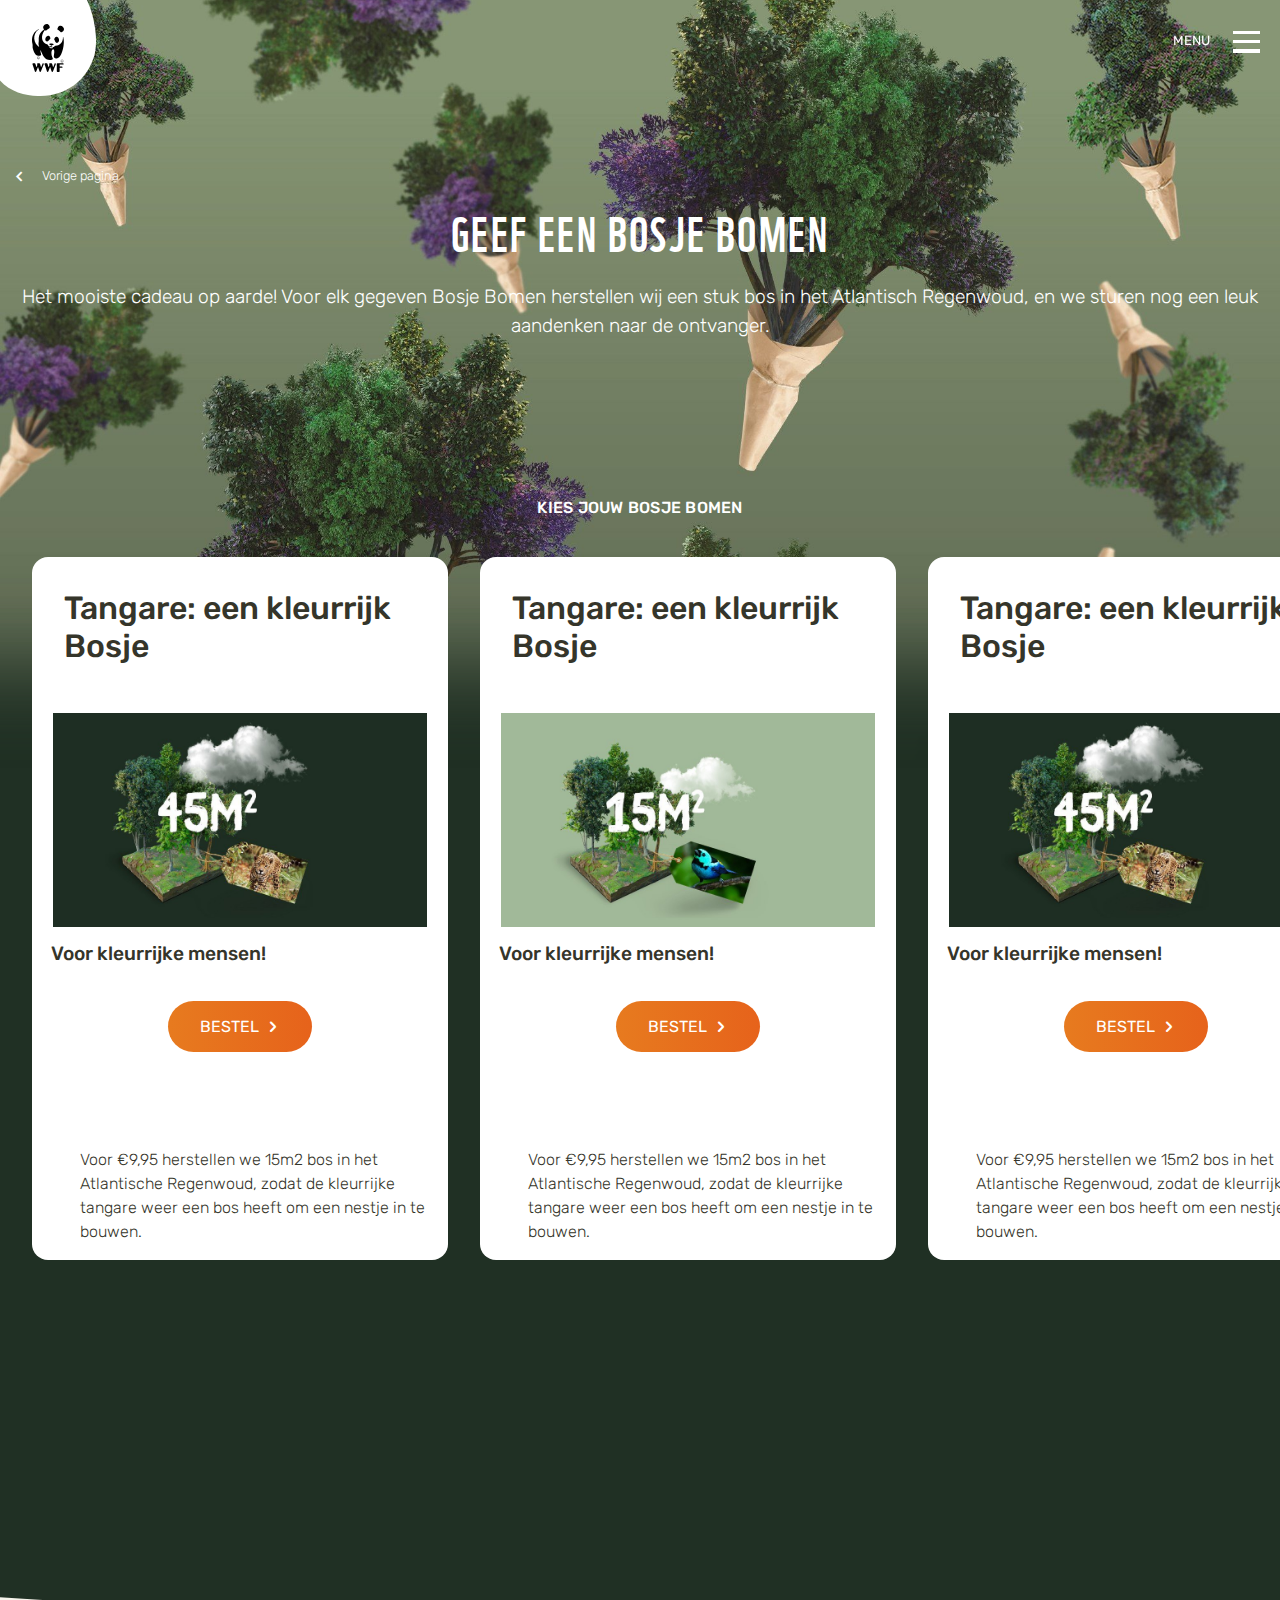
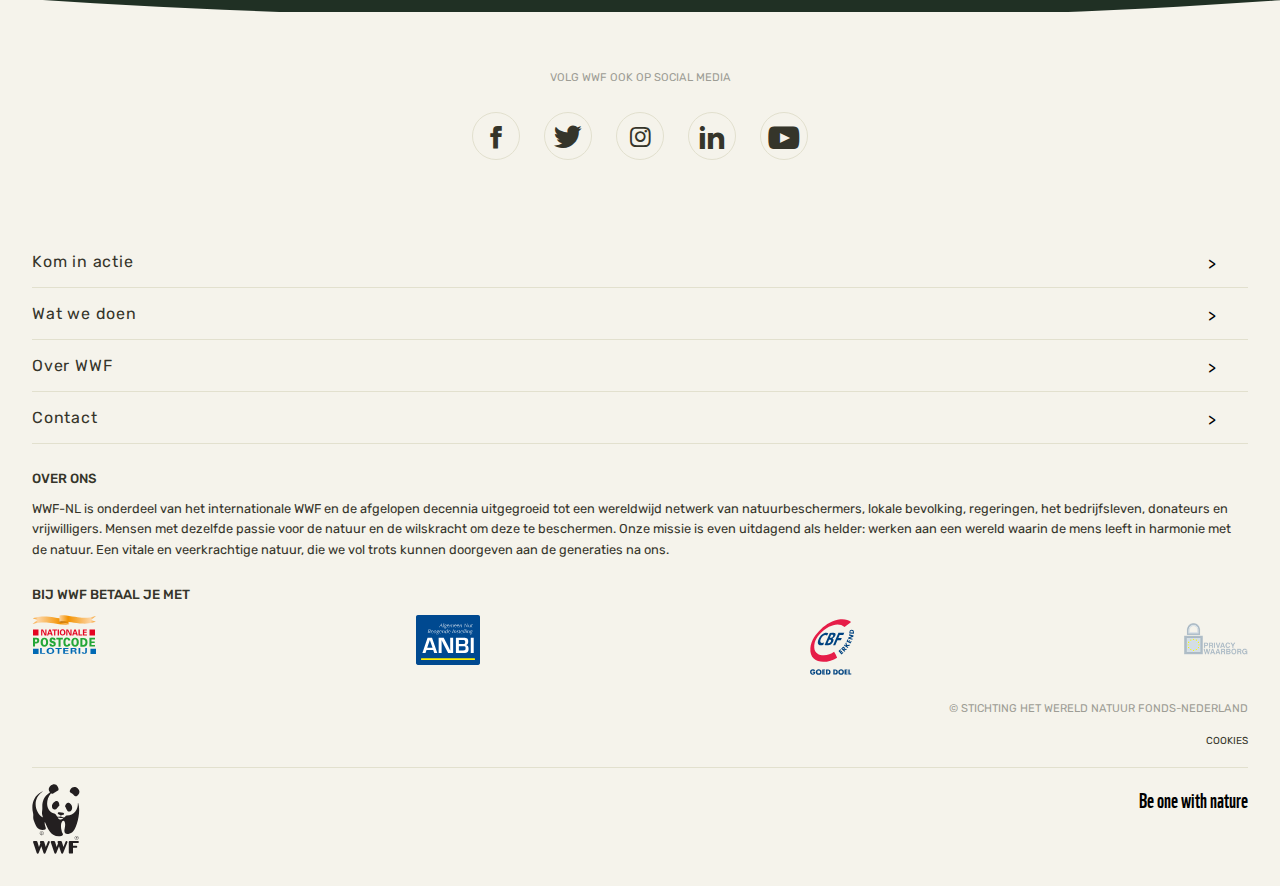
==== bosje-bomen.html @ b8261849 "Add files via upload" ====
<!DOCTYPE html>
<html lang="nl">

<head>
    <meta charset="UTF-8">
    <meta name="viewport" content="width=device-width, initial-scale=1, user-scalable=no">
    <title>Wereld Natuur Fonds: kom samen met ons in actie voor natuur</title>
    <link rel="preconnect" href="https://fonts.gstatic.com">
    <link href="https://fonts.googleapis.com/css2?family=Rubik:ital,wght@0,300;0,400;0,500;0,600;0,700;0,800;0,900;1,300&display=swap" rel="stylesheet">
    <link rel="stylesheet" href="css/style.css">
    <link rel="shortcut icon" href="img/iconfinder_wwf_294648.ico">
</head>

<body>
    <header class="bosjeBomen">
        <nav>
            <a href="index.html"><img src="img/logo-header.svg" alt="logo WWF"></a>
            <button>
                <p>menu</p>
                <div>
                    <span></span>
                    <span></span>
                    <span></span>
                </div>
            </button>
            <section>
                <input type="text" placeholder=" ZOEK">
                <ul>
                    <li>
                        <a href="">sluit je aan</a>
                    </li>
                    <li>
                        <a href="">doneer</a>
                    </li>
                </ul>
                <ul>
                    <li>
                        <a href="">Wat we doen <span>></span></a>
                    </li>
                    <li>
                        <a href="">Kom in actie <span>></span></a>
                    </li>
                    <li>
                        <a href="">Bedreigde dieren <span>></span></a>
                    </li>
                    <li>
                        <a href="">Jeugd<span>></span></a>
                    </li>
                    <li>
                        <a href="">Webshop <span>></span></a>
                    </li>
                    <li>
                        <a href="">Mijn WWF</a>
                    </li>
                    <li>
                        <a href="">Winkelwagen</a>
                    </li>
                    <li>
                        <a href="">Contact</a>
                    </li>
                    <li>
                        <a href="">Over WWF</a>
                    </li>
                </ul>
            </section>
        </nav>
        <article>
            <a href="index.html">Vorige pagina</a>
            <h1>Geef een bosje bomen</h1>
            <p>Het mooiste cadeau op aarde! Voor elk gegeven Bosje Bomen herstellen wij een stuk bos in het Atlantisch Regenwoud, en we sturen nog een leuk aandenken naar de ontvanger.</p>
        </article>
    </header>
    <main class="bosjeBomen">
        <section>
            <h2>
                kies jouw bosje bomen
            </h2>
            <div>
                <article>
                    <h3>Tangare: een kleurrijk Bosje</h3>
                    <img src="img/45m2.jpg" alt="">
                    <div></div>
                    <p>Voor kleurrijke mensen!</p>
                    <a href="">Bestel</a>
                    <div></div>
                    <p>Voor €9,95 herstellen we 15m2 bos in het Atlantische Regenwoud, zodat de kleurrijke tangare weer een bos heeft om een nestje in te bouwen.</p>
                </article>
                <article>
                    <h3>Tangare: een kleurrijk Bosje</h3>
                    <img src="img/15m2.jpg" alt="">
                    <div></div>
                    <p>Voor kleurrijke mensen!</p>
                    <a href="">Bestel</a>
                    <div></div>
                    <p>Voor €9,95 herstellen we 15m2 bos in het Atlantische Regenwoud, zodat de kleurrijke tangare weer een bos heeft om een nestje in te bouwen.</p>
                </article>
                <article>
                    <h3>Tangare: een kleurrijk Bosje</h3>
                    <img src="img/45m2.jpg" alt="">
                    <div></div>
                    <p>Voor kleurrijke mensen!</p>
                    <a href="">Bestel</a>
                    <div></div>
                    <p>Voor €9,95 herstellen we 15m2 bos in het Atlantische Regenwoud, zodat de kleurrijke tangare weer een bos heeft om een nestje in te bouwen.</p>
                </article>
            </div>
        </section>
    </main>
    <footer>
        <img class="footer-top" src="img/footer-top.svg" alt="">
        <p>Volg WWF ook op social media</p>
        <ul class="social">
            <li>
                <a href=""></a>
            </li>
            <li>
                <a href=""></a>
            </li>
            <li>
                <a href=""></a>
            </li>
            <li>
                <a href=""></a>
            </li>
            <li>
                <a href=""></a>
            </li>
        </ul>
        <ul>
            <li>
                <a href="">Kom in actie</a>
                <span>></span>
            </li>
            <li>
                <a href="">Wat we doen</a>
                <span>></span>
            </li>
            <li>
                <a href="">Over WWF</a>
                <span>></span>
            </li>
            <li>
                <a href="">Contact</a>
                <span>></span>
            </li>
        </ul>
        <section>
            <h5>Over ons</h5>
            <p>WWF-NL is onderdeel van het internationale WWF en de afgelopen decennia uitgegroeid tot een wereldwijd netwerk van natuurbeschermers, lokale bevolking, regeringen, het bedrijfsleven, donateurs en vrijwilligers. Mensen met dezelfde passie voor de natuur en de wilskracht om deze te beschermen. Onze missie is even uitdagend als helder: werken aan een wereld waarin de mens leeft in harmonie met de natuur. Een vitale en veerkrachtige natuur, die we vol trots kunnen doorgeven aan de generaties na ons.</p>
        </section>
        <section>
            <h5>Bij WWF betaal je met</h5>
            <ul>
                <li>
                    <img src="img/postcodeloterij.svg" alt="logo postcodepoterij">
                </li>
                <li>
                    <img src="img/anbi.svg" alt="logo ANBI">
                </li>
                <li>
                    <img src="img/cbf.svg" alt="logo CBF">
                </li>
                <li>
                    <img src="img/privacy-waarborg.png" alt="logo privacy waarborg">
                </li>
            </ul>
            <p>© Stichting Het Wereld Natuur Fonds-Nederland
            </p>
            <a href="">
                <p>cookies</p>
            </a>
        </section>
        <section>
            <img src="img/logo-footer.svg" alt="">
            <h6>Be one with nature</h6>
        </section>
    </footer>
    <script src="js/script.js"></script>
</body></html>
---- css/style.css ----
:root {
    --lightgreen: #e2e0ce;
    --numbers: #004d61;
    --greenfooter: #78786f;
    --hover: #5d8b34;
    --grey: #4a4a4a;
    --text: #35352a;
    --footer: #f5f3eb;
}

@font-face {
    font-family: 'wwf';
    src: url(../fonts/wwf-webfont.woff) format('woff');
}

@font-face {
    font-family: 'fontello';
    src: url(../fonts/fontello.woff) format('woff')
}

* {
    box-sizing: border-box;
    padding: 0;
    margin: 0;
    font-family: 'Rubik', sans-serif;
}

html,
body {
    height: 100%;
}

header {
    background-image: url(../img/bosjebomen_gevuld.jpg);
    background-size: cover;
    background-position: center;
    height: 37em;
    box-shadow: inset 2px -350px 90px -200px rgba(0, 0, 0, 0.75);
    position: relative;
}

header nav {
    display: flex;
    flex-direction: row;
    justify-content: space-between;
    height: 6em;
    color: black;
    position: fixed;
    top: 0;
    left: 0;
    right: 0;
    z-index: 10;
    background-color: transparent;
    transition: .5s;
}

header nav img {
    height: 6em;
    width: 6em;
}

/*menu button*/
header nav button {
    background: none;
    border: none;
    margin: 1em;
    display: flex;
    flex-direction: row;
    justify-content: space-between;
    width: 7em;
    cursor: pointer;
}

header nav button:focus {
    border: none;
    outline: none;
}

header nav button p {
    text-transform: uppercase;
    position: absolute;
    top: 2.5em;
    color: white;
}


header nav div span {
    display: block;
    background-color: white;
    width: 2em;
    height: .25em;
    position: absolute;
    right: 1.5em;
    transition: .5s;
}

header nav div span:first-of-type {
    top: 2.3em;
}


header nav div span:nth-of-type(2) {
    top: 3em;
}

header nav div span:last-of-type {
    top: 3.7em;
}

/*menu button verander*/

header nav button.verander div span:first-of-type {
    transform: rotateZ(45deg);
    transform-origin: left;
}

header nav button.verander div span:nth-of-type(2) {
    display: none;
}

header nav button.verander div span:last-of-type {
    transform: rotateZ(-45deg);
    transform-origin: left;
}

/*scroll animatie*/

header nav.solid {
    box-shadow: 0px 45px 180px -45px rgba(0, 0, 0, 0.75);
    background-color: white;
}

header nav.solid button p {
    color: black;
}

header nav.solid div span {
    background-color: black;
}

.opensolid {
    background-color: white;
}

.opensolid button p {
    color: black;
}

.opensolid button span {
    background-color: black;
}

/*uitklapmenu*/

header nav section {
    position: absolute;
    height: calc(100vh - 6em);
    width: 100vw;
    background-color: white;
    top: 6em;
    left: -100vw;
    transition: .5s ease-in-out;
}

header nav section.open {
    left: 0;
}

header nav section input {
    width: 100vw;
    background-color: #f9f9f8;
    border: none;
    padding: 1em;
    color: black;
    font-size: 1.02em;
    font-weight: 300;

}

header nav section input:focus {
    outline: none;
}

header nav section input::placeholder {
    color: black;
    letter-spacing: .1em
}

header nav section ul:first-of-type {
    display: flex;
    flex-direction: row;
    justify-content: space-around;
    padding: .7em;
}

header nav section ul:first-of-type li {
    list-style-type: none;
}

header nav section ul:first-of-type li a {
    display: block;
    text-align: center;
    width: 42vw;
    padding: .5em 0;
    border: 1px solid black;
    text-decoration: none;
    color: black;
    text-transform: uppercase;
    font-size: .75em;
    border-radius: 1em;
    letter-spacing: .1em;
    font-weight: 300;
}

header nav section ul:first-of-type li:first-of-type a:hover {
    background: rgba(0, 0, 0, 0.2);
}


header nav section ul:first-of-type li:last-of-type a {
    background: #e77b1f;
    color: white;
}

header nav section ul:nth-of-type(2) li {
    list-style-type: none;
}

header nav section ul:nth-of-type(2) li a {
    color: black;
    text-decoration: none;
    padding: 1em 1em 1em 2em;
    display: block;
    color: var(--text);
    font-weight: 300;
    letter-spacing: .05em;
    font-size: .99em;
}

header nav section ul:nth-of-type(2) li a:hover {
    background: rgba(0, 0, 0, 0.2);

}

header nav section ul:nth-of-type(2) li a span {
    position: absolute;
    right: 5vw;
    font-weight: 500;
}

/*eind uitklapmenu*/

header img.headerbottom {
    width: 100%;
    position: absolute;
    left: 0;
    bottom: -.1em;
    background-color: none;
}

header article {
    position: absolute;
    top: 18vh;
    padding: 1em;
}

header article h2 {
    color: white;
    text-transform: uppercase;
    font-size: 1em;
    font-family: 'wwf', serif;
    font-weight: 300;
    margin-bottom: -1.3em;
    letter-spacing: .1em;
}

header article h1 {
    color: white;
    font-family: 'wwf', serif;
    font-weight: 300;
    font-size: 3.5em;
    text-transform: uppercase;
    letter-spacing: .05em;
}

header article p {
    color: white;
    margin-top: 1em;
    font-weight: 300;
    line-height: 1.5em;
}

header article a {
    color: white;
    font-size: .9em;
    text-decoration: none;
    text-transform: uppercase;
    padding: 1.5em 2em;
    border: .1em solid white;
    border-radius: 3em;
    border-radius: 3em;
    position: relative;
    top: 3em;
    transition: .2s;
}

header article a:hover {
    background-color: white;
    color: var(--grey);
}

/*main*/

main section {
    padding: 1em;
}

ul.social {
    display: flex;
    flex-direction: row;
    list-style-type: none;
    justify-content: flex-end;
    padding: 1em;
}

ul.social li a {
    display: inline-block;
    background-color: #e2e0ce;
    width: 2em;
    height: 2em;
    margin: .5em;
    border-radius: 100%;
    text-decoration: none;
    color: white;
    text-align: center;
    font-family: 'fontello'
}

ul.social li a::before {
    position: relative;
    top: .5em;
}

main ul.social li:first-of-type a::before {
    content: '\e800';
}

main ul.social li:nth-of-type(2) a::before {
    content: '\e808'
}

main ul.social li:last-of-type a::before {
    content: '\f07b';
}

ul.social li a:hover {
    color: var(--hover);
}

main section h3 {
    font-family: 'wwf', serif;
    font-size: 2.5em;
    color: var(--text);
    font-weight: 300;
    letter-spacing: .05em;
    padding: 1em auto;
}

main section p {
    color: var(--text);
    font-weight: 300;
    line-height: 1.5em;
    padding-top: 1em
}

main section h2 {
    font-family: 'wwf', serif;
    font-size: 3em;
    color: var(--text);
    font-weight: 300;
    text-align: center;
    text-transform: uppercase;
    padding: 1em 0;
    letter-spacing: .015em
}

main section:nth-of-type(3) ul {
    list-style-type: none;
    display: flex;
    flex-direction: column;
    justify-content: center;
    padding-bottom: 3em;
}

main section:nth-of-type(3) ul li {
    text-align: center;
}

main section:nth-of-type(3) ul li a {
    background-image: linear-gradient(-270deg, #b1be47, #5d8b34, #b1be47);
    background-position: 1% 50%;
    background-size: 300% 300%;
    display: block;
    padding: 1.3em;
    margin: .5em;
    border-radius: 3em;
    text-decoration: none;
    color: white;
    text-transform: uppercase;
    font-size: .9em;
    transition: .5s;
}

main section:nth-of-type(3) ul li a:hover {
    background-position: 99% 50%;
}

main section:nth-of-type(4) {
    position: relative;
    background-image: url(../img/fight-for-your-world.png);
    background-size: cover;
    padding: 0;
    height: 60vh;
}

main section:nth-of-type(4) h2 {
    color: white;
    padding: 1em;
}

main section:nth-of-type(4) p {
    color: white;
    text-align: center;
    padding: 0 1em 2em;
    line-height: 1.5em;
}

main section:nth-of-type(4) a {
    position: absolute;
    background-image: linear-gradient(-270deg, #b1be47, #5d8b34, #b1be47);
    background-position: 1% 50%;
    background-size: 300% 300%;
    padding: 1.5em 2em;
    border-radius: 3em;
    text-decoration: none;
    color: white;
    text-transform: uppercase;
    font-size: .9em;
    transition: .5s;
    text-align: center;
    bottom: 5em;
    left: 50%;
    transform: translate(-50%)
}

main section:nth-of-type(4) a:hover {
    background-position: 99% 50%;
}

main section:nth-of-type(5) {
    display: flex;
    flex-direction: column;
    justify-content: center;
}

main section:nth-of-type(5) h2 {
    color: var(--numbers);

}

main section:nth-of-type(5) article div {
    display: inline-block;
    padding: 0em 2.5em;
    border: .1em solid #e2e0ce;
    border-radius: 22% 78% 33% 67% / 54% 40% 60% 46%;
    transform: rotate(-15deg) translateX(-50%);
    position: relative;
    left: 50%;
}

main section:nth-of-type(5) article div h2 {
    transform: rotate(15deg);
    text-align: center;
    letter-spacing: .05em;
}

main section:nth-of-type(5) article p {
    text-transform: uppercase;
    font-weight: 500;
    font-size: .8em;
    text-align: center;
    padding: 2em;
    color: var(--grey);
}

main section:nth-of-type(5) a {
    display: block;
    width: 13em;
    padding: 1.7em;
    border: .1em solid #e2e0ce;
    text-align: center;
    color: var(--grey);
    text-transform: uppercase;
    text-decoration: none;
    font-size: .8em;
    border-radius: 3em;
    margin: 2em auto;
    transition: .5s;
}

main section:nth-of-type(5) a:hover {
    background-color: #f6f5f2;
}

main ul:nth-of-type(2) {
    display: flex;
    flex-direction: column;
    list-style-type: none;
    justify-content: center;
    padding: 1em;
}

main ul:nth-of-type(2) li a div:first-of-type {
    background-color: rgba(0, 0, 0, 0.5);
    display: inline-block;
    width: 100%;
    height: 100%;
    margin: 0;
    position: relative;
    top: 100%;
    transition: .2s;
}

main ul:nth-of-type(2) li a h4 {
    position: relative;
    top: -40%;
    text-transform: uppercase;
    font-weight: 300;
    margin: 1em;
    transition: .2s;
}

main ul:nth-of-type(2) li a p {
    display: block;
    width: 15em;
    font-size: .8em;
    position: relative;
    top: 0;
    margin: 1em;
    transition: .15s;
    font-weight: 300;
}

main ul:nth-of-type(2) li a {
    display: block;
    height: 20vh;
    overflow: hidden;
    background-size: cover;
    background-position: center;
    text-decoration: none;
    color: white;
    line-height: 1.5em;
    box-shadow: inset 0px 0px 180px -45px rgba(0, 0, 0, 0.75);
}

main ul:nth-of-type(2) li:nth-of-type(1) a {
    background-image: url(../img/kirsten-caribisch-nl.jpg);
}

main ul:nth-of-type(2) li:nth-of-type(2) a {
    background-image: url(../img/sneeuwluipaard.jpg);
    background-position: 50% 25%;
}

main ul:nth-of-type(2) li:nth-of-type(3) a {
    background-image: url(../img/orang-oetan-baby.jpg);
}

/*pijltje*/
main ul:nth-of-type(2) li a div:last-of-type {
    display: block;
    width: 2em;
    height: 2em;
    position: relative;
    left: 85%;
    top: 0;
    transition: .15s;
}

main ul:nth-of-type(2) li a div:last-of-type span {
    width: 1em;
    height: .2em;
    display: block;
    background-color: lightgray;
    border-radius: .4em;
}

main ul:nth-of-type(2) li a div:last-of-type span:first-of-type {
    position: relative;
    top: .825em;
    transform: rotateZ(45deg);
}

main ul:nth-of-type(2) li a div:last-of-type span:last-of-type {
    position: relative;
    top: 1.2em;
    transform: rotateZ(-45deg);
}



/*hover events*/
main ul:nth-of-type(2) li a:hover div {
    top: 0;
}

main ul:nth-of-type(2) li a:hover h4 {
    top: -100%;
}

main ul:nth-of-type(2) li a:hover p {
    top: -105%;
}

main ul:nth-of-type(2) li a:hover div:last-of-type {
    top: -140%;
}

/*resultaten en updates section*/
main section:nth-of-type(6) p {
    text-align: center;
    font-size: 1.1em;
    margin: 1em auto 3em
}

main section:nth-of-type(6) article a {
    display: block;
    background-color: #f6f5f2;
    width: 100%;
    height: 15vh;
    margin: 1em auto;
    border-radius: .5em;
    text-decoration: none;
}

main section:nth-of-type(6) article a h4 {
    color: var(--text);
    font-weight: 400;
    display: block;
    width: 50%;
    position: relative;
    left: 50%;
    top: -100%;
    padding: 1em;
}

main section:nth-of-type(6) article a div.background-img {
    width: 50%;
    height: 100%;
    display: inline-block;
    border-radius: .5em 0 0 .5em;
    background-size: 100%;
    background-position: center;
    transition: .5s;

}

main section:nth-of-type(6) article:nth-of-type(2) a div.background-img {
    background-image: url(../img/bison-transport-2.jpg);
}

main section:nth-of-type(6) article:nth-of-type(3) a div.background-img {
    background-image: url(../img/koala-draagt-baby.jpg);
}

main section:nth-of-type(6) article a p {
    font-size: .7em;
    text-transform: uppercase;
    color: var(--hover);
    font-weight: 300;
    text-align: left;
    position: relative;
    bottom: 11em;
    left: 53%;
    display: block;
    width: 50%;
    margin: 0;
}

main section:nth-of-type(6) article:last-of-type a p {
    bottom: 13em
}

main section:nth-of-type(6) article:first-of-type a {
    height: 27vh;
    background-image: url(../img/valbona-saimir-kalbaj-1.jpg);
    background-size: 100%;
    background-position: 50% 75%;
    color: white;
    box-shadow: inset 0px 0px 180px -45px rgba(0, 0, 0, 0.75);
    transition: .5s;
}

main section:nth-of-type(6) article:first-of-type a h4 {
    color: white;
    font-size: 1.7em;
    padding: 2em 1em;
    width: 100%;
    top: 0;
    left: 0;
}

main section:nth-of-type(6) article:first-of-type a p {
    color: white;
    top: -20%;
    left: 2.5em;
}

a.meer {
    display: block;
    width: 13em;
    padding: 1.7em;
    border: .1em solid #e2e0ce;
    text-align: center;
    color: var(--grey);
    text-transform: uppercase;
    text-decoration: none;
    font-size: .8em;
    border-radius: 3em;
    margin: 2em auto;
    transition: .5s;
}

/*hover effects*/
main section:nth-of-type(6) article:first-of-type a:hover {
    background-size: 125%
}

main section:nth-of-type(6) article a:hover div.background-img {
    background-size: 125%;
}

a.meer:hover {
    background-color: #f6f5f2;
}

/*footer*/
footer {
    background-color: var(--footer);
    padding: 2em
}

footer img.footer-top {
    width: 100vw;
    position: relative;
    top: -2.9em;
    left: -2em;
}

footer p:first-of-type {
    display: block;
    text-align: center;
    color: #9d9d95;
    font-size: .7em;
    text-transform: uppercase;
}

footer ul.social {
    justify-content: center;
}

footer ul.social li a {
    background: transparent;
    border: .05em solid var(--lightgreen);
    color: var(--text);
    font-size: 1.5em;

}

footer ul.social li:first-of-type a::before {
    content: '\e800';
}

footer ul.social li:nth-of-type(2) a::before {
    content: '\e808'
}

footer ul.social li:nth-of-type(3) a::before {
    content: '\f16d'
}

footer ul.social li:nth-of-type(4) a::before {
    content: '\e805'
}

footer ul.social li:last-of-type a::before {
    content: '\e80f'
}

footer ul:nth-of-type(2) {
    display: flex;
    flex-direction: column;
    list-style-type: none;
    margin-top: 3em;
}

footer ul:nth-of-type(2) li a {
    display: block;
    padding: 1em 0;
    text-decoration: none;
    color: var(--text);
    letter-spacing: .05em
}

footer ul:nth-of-type(2) li {
    display: flex;
    flex-direction: row;
    justify-content: space-between;
    border-bottom: 0.05em solid var(--lightgreen);
}

footer ul:nth-of-type(2) li:hover a,
footer ul:nth-of-type(2) li:hover span {
    color: var(--hover);
}

footer ul:nth-of-type(2) li span {
    position: relative;
    top: 1.1em;
    right: 2em;
}

footer section h5 {
    text-transform: uppercase;
    font-weight: 500;
    color: var(--text);
    padding: 2em 0 1em
}

footer section:first-of-type p {
    text-align: left;
    color: var(--text);
    text-transform: none;
    font-size: .8em;
    line-height: 1.6em
}

footer section ul {
    display: flex;
    flex-direction: row;
    list-style-type: none;
    justify-content: space-between;
    margin: 0;
    padding: 0;
}

footer section ul li img {
    margin: 0;
    display: block;
    width: 4em
}

footer section ul li:last-of-type img {
    margin-top: .5em;
}

footer section p:nth-child(3) {
    margin-top: 2em;
    text-align: right;
}

footer section:nth-of-type(2) a {
    text-decoration: none;
    font-size: .9em;

}

footer section:nth-of-type(2) a p {
    color: var(--text);
    text-align: right;
    margin: 2em 0;
}

footer section:last-of-type {
    display: flex;
    flex-direction: row;
    justify-content: space-between;
    border-top: .05em solid var(--lightgreen);
    padding-top: 1em
}

footer section:last-of-type h6 {
    font-family: 'wwf', serif;
    font-size: 1.3em;
    font-weight: 300;
}


/*bosje bomen detailpagina*/
header.bosjeBomen {
    height: 90vh;
    box-shadow: inset 2px -350px 90px -200px rgba(32, 48, 36, 1);

}

header.bosjeBomen article a {
    border: none;
    position: relative;
    top: -1em;
    text-transform: none;
    padding: 0;
    font-size: .8em;
    font-weight: 300;
}

header.bosjeBomen article a::before {
    font-family: 'fontello';
    content: '\e80d';
    padding-right: 2em;
    font-size: .8em;
}

header.bosjeBomen article a:hover {
    background-color: transparent;
    color: white;
}

header.bosjeBomen article h1 {
    text-align: center;
    font-size: 3em
}

header.bosjeBomen article p {
    text-align: center;
    font-size: 1.2em
}

main.bosjeBomen {
    background-color: #203024;
}

main.bosjeBomen section {
    position: relative;
    top: -20em;
    width: 100vw;
    padding: 0;
}

main.bosjeBomen section div {
    display: flex;
    flex-direction: row;
    overflow-x: hidden !important;
    width: 100vw;
    padding: 1em
}

main.bosjeBomen section h2,
main.bosjeBomen section div article h3 {
    color: white;
    font-family: 'Rubik';
    font-size: 1em;
    font-weight: 500;
    padding: .5em
}

main.bosjeBomen section div article {
    display: block;
    width: 26em;
    background: white;
    margin: 1em;
    border-radius: 1em;
}

main.bosjeBomen section div article h3 {
    color: var(--text);
    margin: .5em;
    font-size: 2em;
    letter-spacing: 0;
}

main.bosjeBomen section div article img {
    display: block;
    width: 90%;
    margin: 2em auto 0em auto;
}

main.bosjeBomen section div article p:nth-of-type(1) {
    padding: 0;
    margin: -1em 1em 1em;
    font-size: 1.2em;
    font-weight: 500;
}

main.bosjeBomen section div article a {
    display: block;
    margin: 2em auto;
    text-align: center;
    padding: 1em;
    width: 9em;
    background-image: linear-gradient(-270deg, #e77b1f, #e65719, #e77b1f);
    border-radius: 2em;
    background-position: 1% 50%;
    background-size: 300% 300%;
    color: #fff;
    transition: .5s;
    text-decoration: none;
    text-transform: uppercase;
}

main.bosjeBomen section div article a::after {
    font-family: 'fontello';
    content: "\e815";
    display: inline-block;
    margin-left: .5em;
    font-size: .9em;
    font-weight: 300;
}

main.bosjeBomen section div article a:hover {
    background-position: 99% 50%;
}

main.bosjeBomen section div article p:nth-of-type(2) {
    margin: 1em 1em 1em 3em;
}

main.bosjeBomen section div article div::before {}
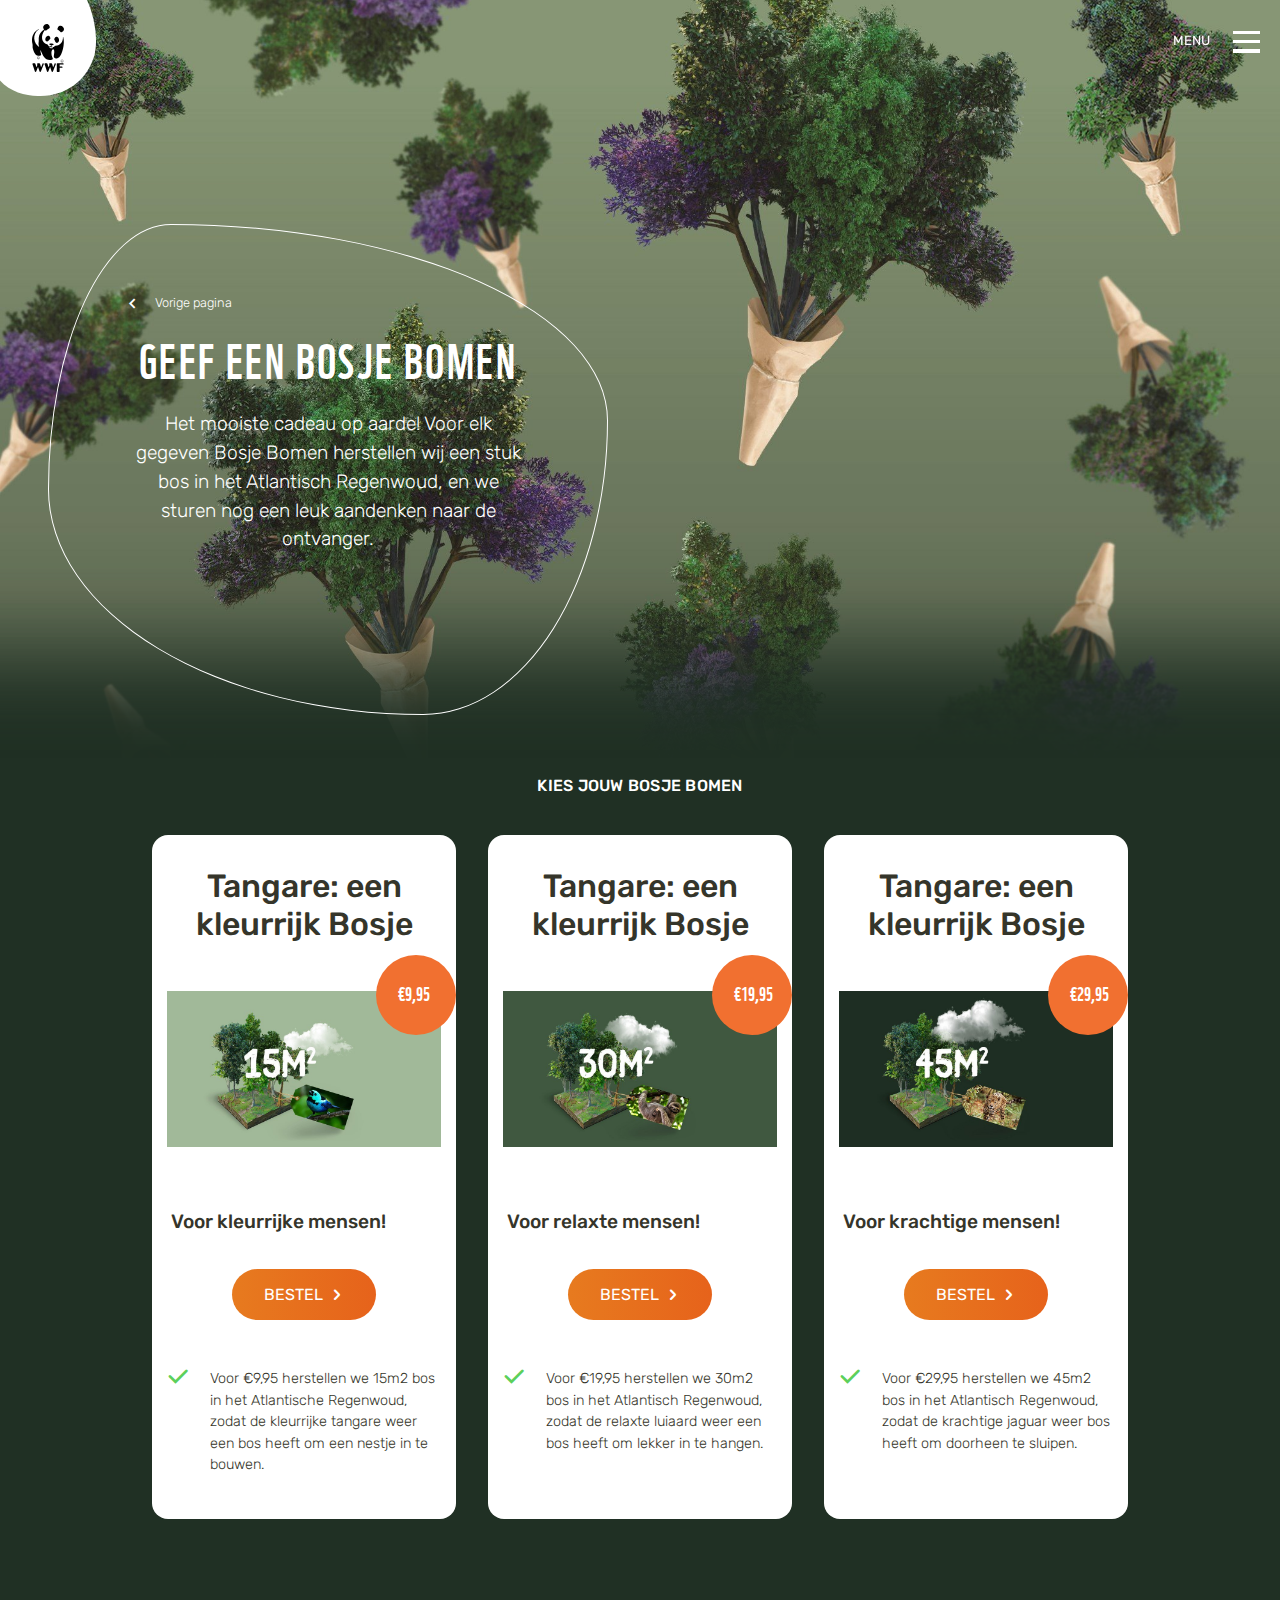
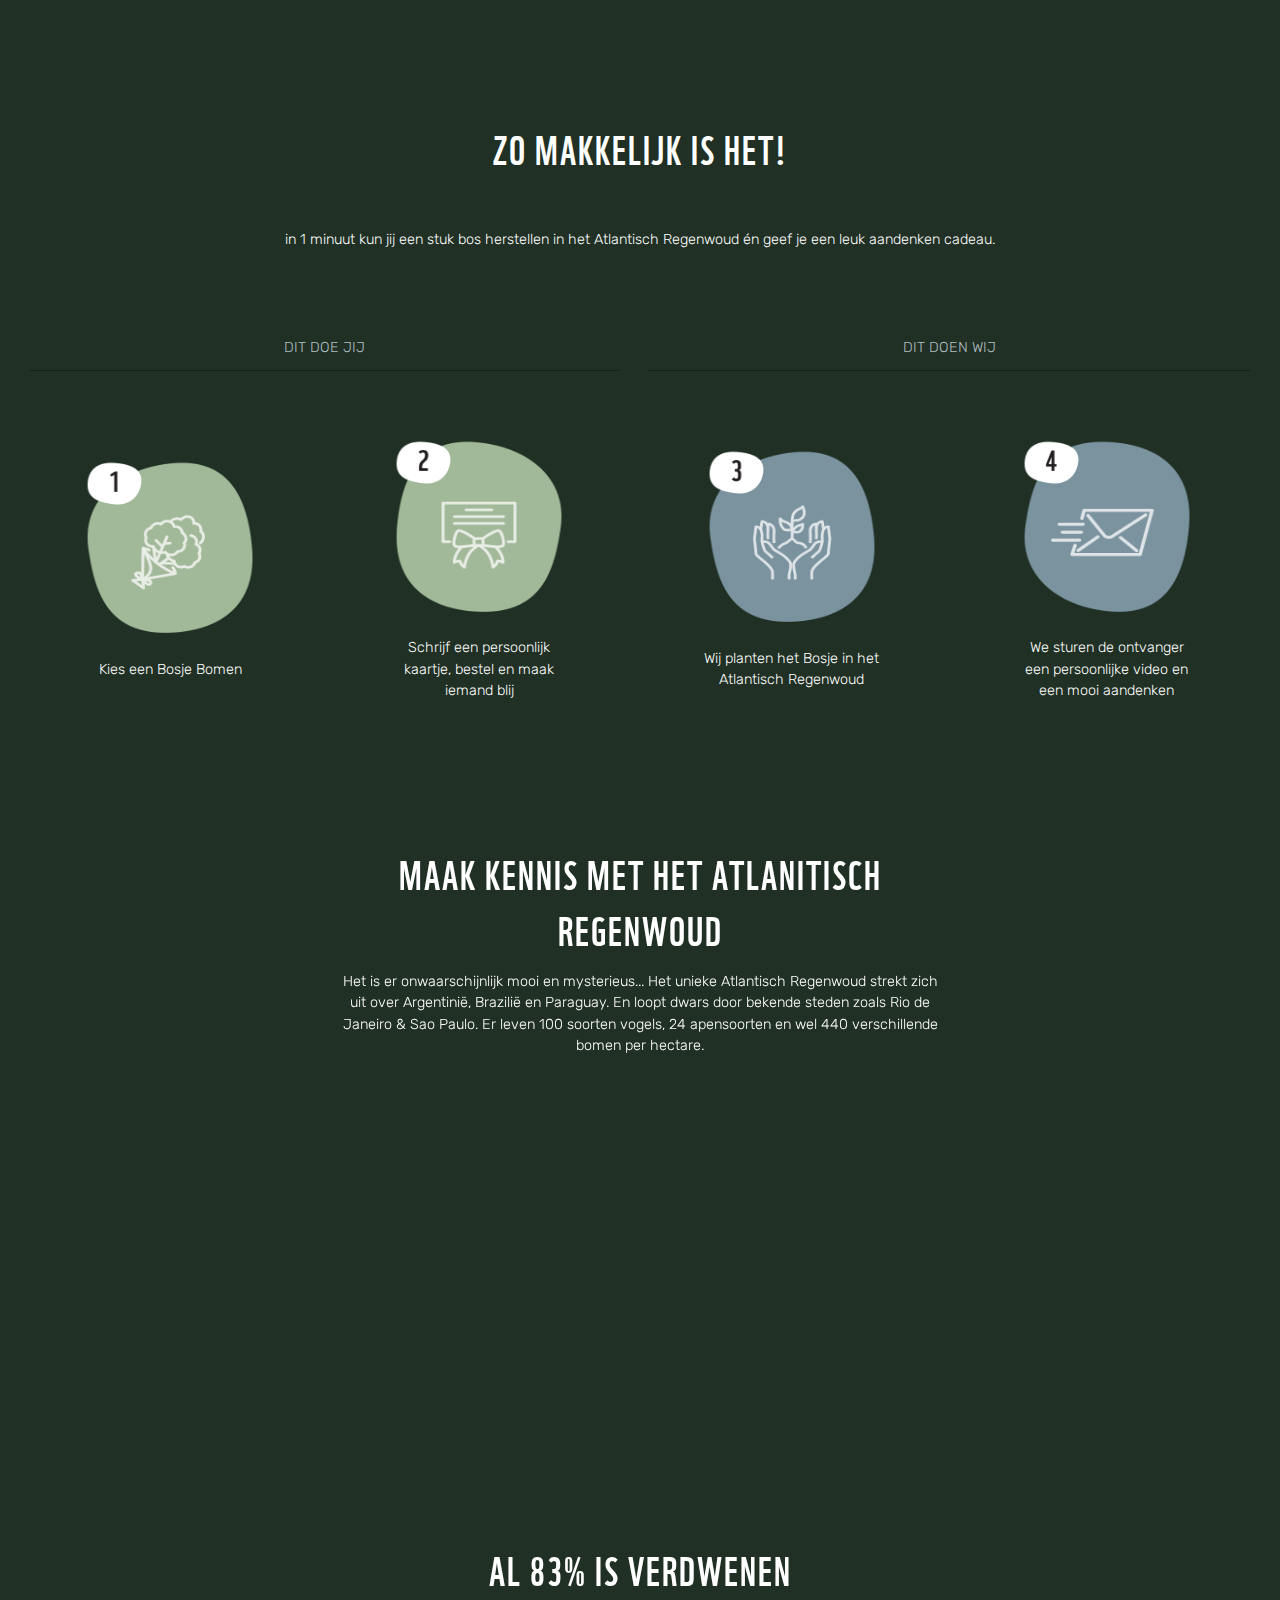
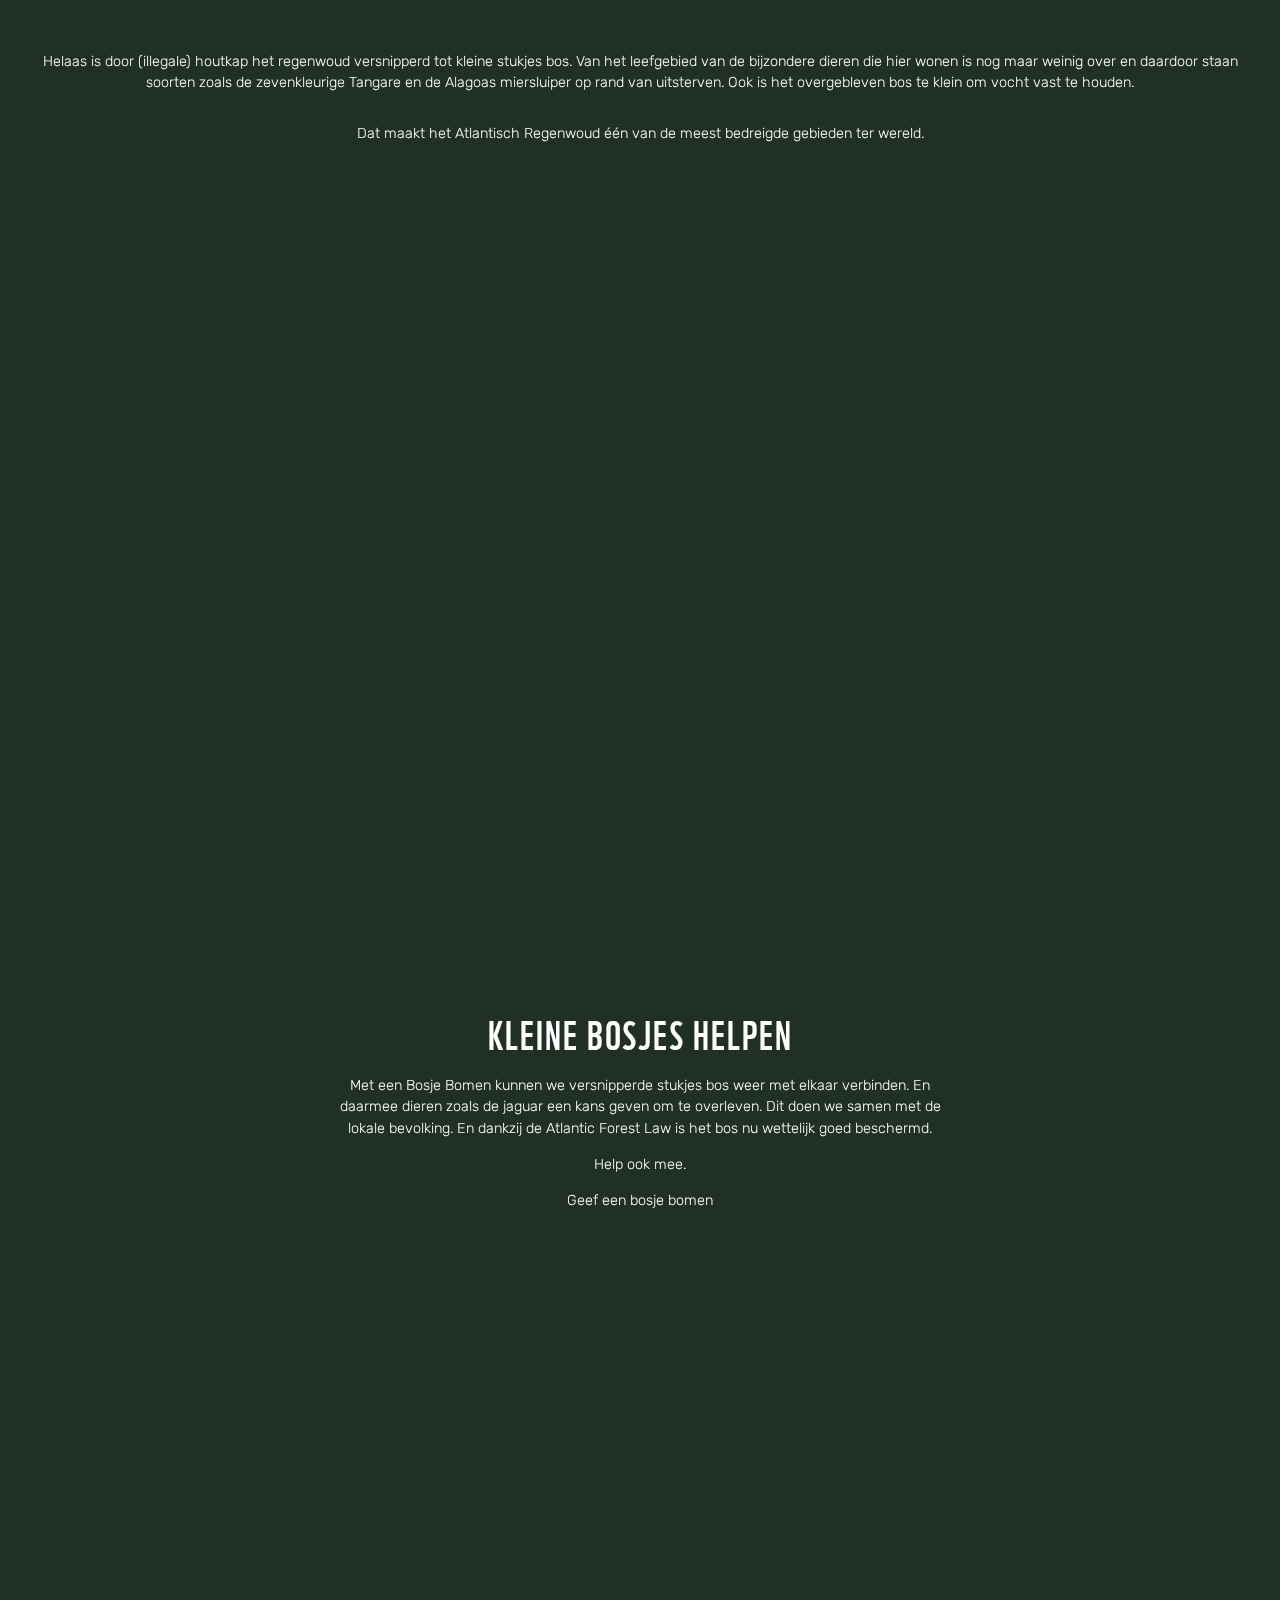
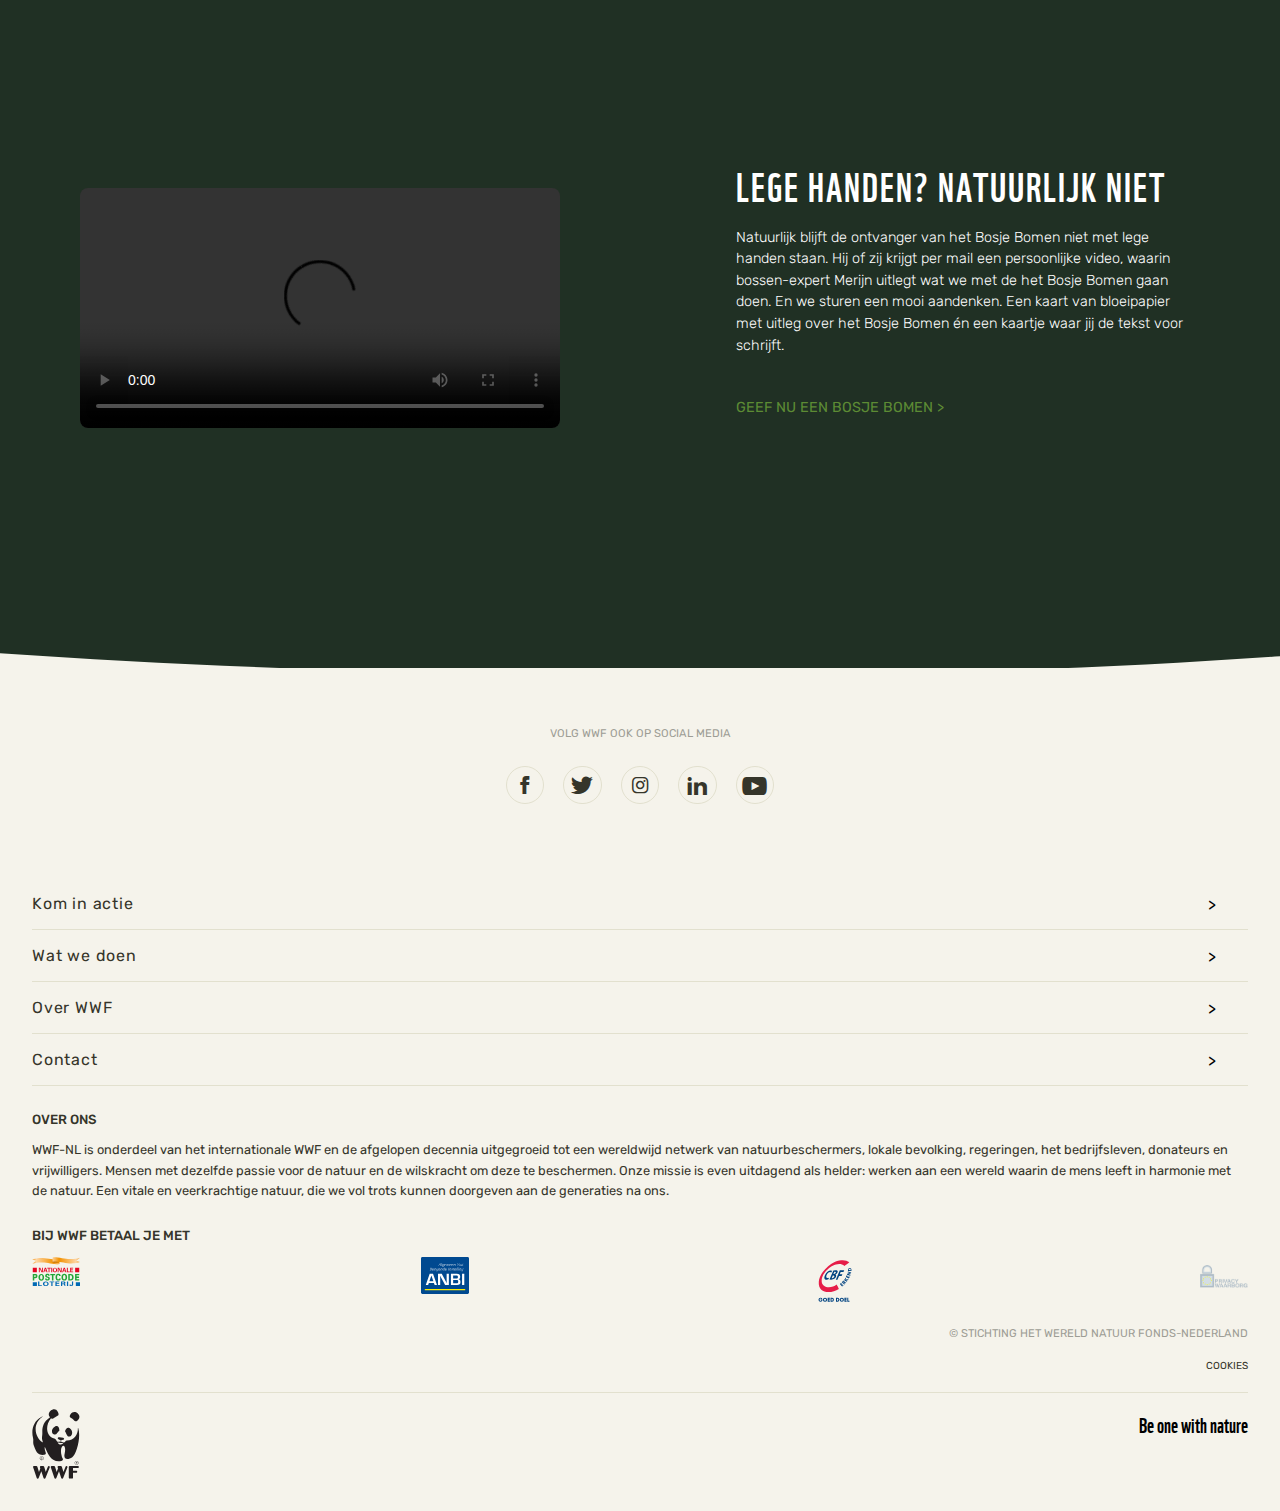
==== commit f990d3fc: "Add files via upload" ====
--- a/bosje-bomen.html
+++ b/bosje-bomen.html
@@ -78,8 +78,10 @@
             <div>
                 <article>
                     <h3>Tangare: een kleurrijk Bosje</h3>
-                    <img src="img/45m2.jpg" alt="">
-                    <div></div>
+                    <img src="img/15m2.jpg" alt="">
+                    <div>
+                        <p>€9,95</p>
+                    </div>
                     <p>Voor kleurrijke mensen!</p>
                     <a href="">Bestel</a>
                     <div></div>
@@ -87,22 +89,92 @@
                 </article>
                 <article>
                     <h3>Tangare: een kleurrijk Bosje</h3>
-                    <img src="img/15m2.jpg" alt="">
-                    <div></div>
-                    <p>Voor kleurrijke mensen!</p>
+                    <img src="img/30m2.jpg" alt="">
+                    <div>
+                        <p>€19,95</p>
+                    </div>
+                    <p>Voor relaxte mensen!
+                    </p>
                     <a href="">Bestel</a>
                     <div></div>
-                    <p>Voor €9,95 herstellen we 15m2 bos in het Atlantische Regenwoud, zodat de kleurrijke tangare weer een bos heeft om een nestje in te bouwen.</p>
+                    <p>Voor €19,95 herstellen we 30m2 bos in het Atlantisch Regenwoud, zodat de relaxte luiaard weer een bos heeft om lekker in te hangen.</p>
                 </article>
                 <article>
                     <h3>Tangare: een kleurrijk Bosje</h3>
                     <img src="img/45m2.jpg" alt="">
-                    <div></div>
-                    <p>Voor kleurrijke mensen!</p>
+                    <div>
+                        <p>€29,95</p>
+                    </div>
+                    <p>Voor krachtige mensen! </p>
                     <a href="">Bestel</a>
                     <div></div>
-                    <p>Voor €9,95 herstellen we 15m2 bos in het Atlantische Regenwoud, zodat de kleurrijke tangare weer een bos heeft om een nestje in te bouwen.</p>
+                    <p>Voor €29,95 herstellen we 45m2 bos in het Atlantisch Regenwoud, zodat de krachtige jaguar weer bos heeft om doorheen te sluipen.
+                    </p>
                 </article>
+            </div>
+        </section>
+        <section>
+            <div class="titel">
+                <h3>Zo Makkelijk is het!</h3>
+                <p>in 1 minuut kun jij een stuk bos herstellen in het Atlantisch Regenwoud én geef je een leuk aandenken cadeau.</p>
+            </div>
+
+            <article>
+                <h4>Dit doe jij</h4>
+                <div>
+                    <img src="img/bosjebomen_stappenplan_1.png" alt="">
+                    <p>Kies een Bosje Bomen</p>
+                </div>
+                <div>
+                    <img src="img/bosjebomen_stappenplan_2.png" alt="">
+                    <p>Schrijf een persoonlijk kaartje, bestel en maak iemand blij</p>
+                </div>
+            </article>
+            <article>
+                <h4>Dit doen wij</h4>
+                <div>
+                    <img src="img/bosjebomen_stappenplan_3.png" alt="">
+                    <p>Wij planten het Bosje in het Atlantisch Regenwoud</p>
+                </div>
+                <div>
+                    <img src="img/bosjebomen_stappenplan_4.png" alt="">
+                    <p>We sturen de ontvanger een persoonlijke video en een mooi aandenken</p>
+                </div>
+            </article>
+        </section>
+        <div>
+            <section>
+                <div>
+                    <h3>Maak kennis met het Atlanitisch regenwoud</h3>
+                    <p>Het is er onwaarschijnlijk mooi en mysterieus...
+                        Het unieke Atlantisch Regenwoud strekt zich uit over Argentinië, Brazilië en Paraguay. En loopt dwars door bekende steden zoals Rio de Janeiro & Sao Paulo. Er leven 100 soorten vogels, 24 apensoorten en wel 440 verschillende bomen per hectare. </p>
+                </div>
+            </section>
+            <section>
+                <div>
+                    <h3>Al 83% is verdwenen</h3>
+                    <p>Helaas is door (illegale) houtkap het regenwoud versnipperd tot kleine stukjes bos. Van het leefgebied van de bijzondere dieren die hier wonen is nog maar weinig over en daardoor staan soorten zoals de zevenkleurige Tangare en de Alagoas miersluiper op rand van uitsterven. Ook is het overgebleven bos te klein om vocht vast te houden.</p>
+                    <p>Dat maakt het Atlantisch Regenwoud één van de meest bedreigde gebieden ter wereld.</p>
+                </div>
+            </section>
+            <section>
+                <div>
+                    <h3>Kleine bosjes helpen</h3>
+                    <p>Met een Bosje Bomen kunnen we versnipperde stukjes bos weer met elkaar verbinden. En daarmee dieren zoals de jaguar een kans geven om te overleven. Dit doen we samen met de lokale bevolking. En dankzij de Atlantic Forest Law is het bos nu wettelijk goed beschermd.
+                    </p>
+                    <p>Help ook mee.</p>
+                    <p>Geef een bosje bomen</p>
+                </div>
+            </section>
+        </div>
+        <section>
+            <video width="'320" height="240" controls>
+                <source src="img/Het-Atlantisch-Regenwoud.mp4" type="video/mp4">
+            </video>
+            <div>
+                <h3>Lege handen? Natuurlijk niet</h3>
+                <p>Natuurlijk blijft de ontvanger van het Bosje Bomen niet met lege handen staan. Hij of zij krijgt per mail een persoonlijke video, waarin bossen-expert Merijn uitlegt wat we met de het Bosje Bomen gaan doen. En we sturen een mooi aandenken. Een kaart van bloeipapier met uitleg over het Bosje Bomen én een kaartje waar jij de tekst voor schrijft.</p>
+                <a href="">Geef nu een bosje bomen ></a>
             </div>
         </section>
     </main>
@@ -176,4 +248,6 @@
         </section>
     </footer>
     <script src="js/script.js"></script>
-</body></html>
+</body>
+
+</html>
--- a/css/style.css
+++ b/css/style.css
@@ -262,6 +262,7 @@
     position: absolute;
     top: 18vh;
     padding: 1em;
+    max-width: 35em;
 }
 
 header article h2 {
@@ -387,7 +388,8 @@
 main section:nth-of-type(3) ul {
     list-style-type: none;
     display: flex;
-    flex-direction: column;
+    flex-direction: row;
+    flex-wrap: wrap;
     justify-content: center;
     padding-bottom: 3em;
 }
@@ -402,13 +404,14 @@
     background-size: 300% 300%;
     display: block;
     padding: 1.3em;
-    margin: .5em;
+    margin: 1em;
     border-radius: 3em;
     text-decoration: none;
     color: white;
     text-transform: uppercase;
     font-size: .9em;
     transition: .5s;
+    width: 19em;
 }
 
 main section:nth-of-type(3) ul li a:hover {
@@ -420,7 +423,7 @@
     background-image: url(../img/fight-for-your-world.png);
     background-size: cover;
     padding: 0;
-    height: 60vh;
+    height: 35em;
 }
 
 main section:nth-of-type(4) h2 {
@@ -433,6 +436,9 @@
     text-align: center;
     padding: 0 1em 2em;
     line-height: 1.5em;
+    max-width: 40em;
+    display: block;
+    margin: auto;
 }
 
 main section:nth-of-type(4) a {
@@ -514,7 +520,8 @@
 
 main ul:nth-of-type(2) {
     display: flex;
-    flex-direction: column;
+    flex-direction: row;
+    flex-wrap: wrap;
     list-style-type: none;
     justify-content: center;
     padding: 1em;
@@ -554,6 +561,8 @@
 main ul:nth-of-type(2) li a {
     display: block;
     height: 20vh;
+    width: 90vw;
+    max-width: 30em;
     overflow: hidden;
     background-size: cover;
     background-position: center;
@@ -627,17 +636,23 @@
 }
 
 /*resultaten en updates section*/
+main section:nth-of-type(6) {
+    max-width: 40em;
+    display: block;
+    margin: auto;
+}
+
 main section:nth-of-type(6) p {
     text-align: center;
     font-size: 1.1em;
-    margin: 1em auto 3em
+    margin: 1em auto 3em;
 }
 
 main section:nth-of-type(6) article a {
     display: block;
     background-color: #f6f5f2;
     width: 100%;
-    height: 15vh;
+    height: 8em;
     margin: 1em auto;
     border-radius: .5em;
     text-decoration: none;
@@ -652,6 +667,7 @@
     left: 50%;
     top: -100%;
     padding: 1em;
+    font-size: .8em
 }
 
 main section:nth-of-type(6) article a div.background-img {
@@ -659,7 +675,7 @@
     height: 100%;
     display: inline-block;
     border-radius: .5em 0 0 .5em;
-    background-size: 100%;
+    background-size: 140%;
     background-position: center;
     transition: .5s;
 
@@ -680,7 +696,7 @@
     font-weight: 300;
     text-align: left;
     position: relative;
-    bottom: 11em;
+    bottom: 9em;
     left: 53%;
     display: block;
     width: 50%;
@@ -688,13 +704,13 @@
 }
 
 main section:nth-of-type(6) article:last-of-type a p {
-    bottom: 13em
+    bottom: 10em;
 }
 
 main section:nth-of-type(6) article:first-of-type a {
     height: 27vh;
     background-image: url(../img/valbona-saimir-kalbaj-1.jpg);
-    background-size: 100%;
+    background-size: 115%;
     background-position: 50% 75%;
     color: white;
     box-shadow: inset 0px 0px 180px -45px rgba(0, 0, 0, 0.75);
@@ -703,7 +719,7 @@
 
 main section:nth-of-type(6) article:first-of-type a h4 {
     color: white;
-    font-size: 1.7em;
+    font-size: 1em;
     padding: 2em 1em;
     width: 100%;
     top: 0;
@@ -733,11 +749,11 @@
 
 /*hover effects*/
 main section:nth-of-type(6) article:first-of-type a:hover {
-    background-size: 125%
+    background-size: 110%
 }
 
 main section:nth-of-type(6) article a:hover div.background-img {
-    background-size: 125%;
+    background-size: 130%;
 }
 
 a.meer:hover {
@@ -773,7 +789,7 @@
     background: transparent;
     border: .05em solid var(--lightgreen);
     color: var(--text);
-    font-size: 1.5em;
+    font-size: 1.2em;
 
 }
 
@@ -857,7 +873,7 @@
 footer section ul li img {
     margin: 0;
     display: block;
-    width: 4em
+    width: 3em
 }
 
 footer section ul li:last-of-type img {
@@ -898,7 +914,7 @@
 
 /*bosje bomen detailpagina*/
 header.bosjeBomen {
-    height: 90vh;
+    height: 50em;
     box-shadow: inset 2px -350px 90px -200px rgba(32, 48, 36, 1);
 
 }
@@ -949,7 +965,7 @@
 main.bosjeBomen section div {
     display: flex;
     flex-direction: row;
-    overflow-x: hidden !important;
+    overflow-x: scroll !important;
     width: 100vw;
     padding: 1em
 }
@@ -965,7 +981,7 @@
 
 main.bosjeBomen section div article {
     display: block;
-    width: 26em;
+    width: 19em;
     background: white;
     margin: 1em;
     border-radius: 1em;
@@ -976,6 +992,7 @@
     margin: .5em;
     font-size: 2em;
     letter-spacing: 0;
+    text-transform: none;
 }
 
 main.bosjeBomen section div article img {
@@ -983,6 +1000,12 @@
     width: 90%;
     margin: 2em auto 0em auto;
 }
+
+main.bosjeBomen section div article p {
+    color: var(--text);
+    text-align: left;
+}
+
 
 main.bosjeBomen section div article p:nth-of-type(1) {
     padding: 0;
@@ -993,7 +1016,7 @@
 
 main.bosjeBomen section div article a {
     display: block;
-    margin: 2em auto;
+    margin: 2em auto 0;
     text-align: center;
     padding: 1em;
     width: 9em;
@@ -1021,7 +1044,248 @@
 }
 
 main.bosjeBomen section div article p:nth-of-type(2) {
-    margin: 1em 1em 1em 3em;
-}
-
-main.bosjeBomen section div article div::before {}
+    margin: -1em 1em 3em 4em;
+}
+
+main.bosjeBomen section div article div:nth-of-type(2) {
+    position: relative;
+    top: 2em;
+}
+
+main.bosjeBomen section div article div:nth-of-type(2)::before {
+    content: "\e801";
+    font-family: 'fontello';
+    color: #5cd05b;
+}
+
+main.bosjeBomen section div article div:nth-child(3) {
+    display: block;
+    width: 5em;
+    height: 5em;
+    background-color: #f17030;
+    position: relative;
+    bottom: 12em;
+    left: 14em;
+    border-radius: 100%;
+}
+
+main.bosjeBomen section div article div:nth-child(3) p {
+    color: white;
+    font-family: 'wwf';
+    text-align: center;
+    position: relative;
+    top: 1.4em;
+    right: .7em;
+}
+
+main.bosjeBomen section:nth-of-type(2) {
+    display: flex;
+    flex-wrap: wrap;
+    justify-content: space-around;
+}
+
+main.bosjeBomen section:nth-of-type(2) h3 {
+    margin-top: 2em;
+    color: white;
+    text-transform: uppercase;
+    text-align: center;
+    padding: 1em
+}
+
+main.bosjeBomen section:nth-of-type(2) p {
+    color: white;
+    text-align: center;
+    padding: 1em
+}
+
+main.bosjeBomen section:nth-of-type(2) article h4 {
+    color: #b0bfc3;
+    text-transform: uppercase;
+    font-weight: 300;
+    font-size: .9em;
+    text-align: center;
+    border-bottom: .1em solid rgba(0, 0, 0, 0.28);
+    padding: 1em;
+    margin: 3em 1em;
+    display: block;
+    width: 100%
+}
+
+main.bosjeBomen section:nth-of-type(2) div {
+    display: block;
+    max-width: 40em;
+    margin: auto
+}
+
+main.bosjeBomen section:nth-of-type(2) div:first-child {
+    display: block;
+    width: 100%;
+    max-width: 100%
+}
+
+main.bosjeBomen section:nth-of-type(2) article {
+    display: flex;
+    flex-wrap: wrap;
+    flex-direction: row;
+    max-width: 40em;
+
+}
+
+main.bosjeBomen section:nth-of-type(2) article img {
+    display: block;
+    margin: auto;
+    width: 90vw;
+    max-width: 20em
+}
+
+main.bosjeBomen section h3 {
+    color: white;
+    text-align: center;
+    font-weight: 400;
+    text-transform: uppercase;
+    font-family: 'wwf', serif;
+}
+
+main.bosjeBomen section p {
+    color: white;
+    text-align: center;
+    font-size: .9em
+}
+
+main.bosjeBomen div section:nth-of-type(1),
+main.bosjeBomen div section:nth-of-type(2),
+main.bosjeBomen div section:nth-of-type(3) {
+    background-size: cover;
+    background-position: center;
+    position: -webkit-sticky;
+    /* Safari */
+    position: sticky;
+    z-index: 1;
+    top: 6em;
+    margin-top: -15em;
+    height: 60em;
+    overflow: hidden;
+}
+
+main.bosjeBomen div section:nth-of-type(1) div,
+main.bosjeBomen div section:nth-of-type(2) div,
+main.bosjeBomen div section:nth-of-type(3) div {
+    display: block;
+    max-width: 90%;
+    margin: 1em auto 0;
+    max-width: 40em
+}
+
+main.bosjeBomen div section:nth-of-type(1) {
+    background-image: url(../img/storyblock_bosjebomen_1_maakkennis_ztekst.jpeg);
+}
+
+
+
+main.bosjeBomen div section:nth-of-type(2) {
+    background-image: url(../img/storyblock_bosjebomen_2_83_ztekst.jpeg);
+    height: 60em;
+}
+
+main.bosjeBomen div section:nth-of-type(2) div {
+    margin: -8em auto auto;
+}
+
+main.bosjeBomen div section:nth-of-type(3) {
+    background-image: url(../img/storyblock_bosjebomen_3_helpmee_ztekst.jpeg);
+    height: 40em;
+}
+
+main.bosjeBomen section:nth-child(4) {
+    margin: 25em auto -11em;
+    display: flex;
+    flex-wrap: wrap;
+    justify-content: center;
+}
+
+main.bosjeBomen section:nth-child(4) div {
+    display: block;
+    max-width: 30em;
+    margin: 3em auto;
+}
+
+main.bosjeBomen section:nth-child(4) video {
+    display: block;
+    margin: auto;
+    border-radius: .5em;
+    width: 90vw;
+    max-width: 30em;
+}
+
+main.bosjeBomen section:nth-child(4) h3,
+main.bosjeBomen section:nth-child(4) p {
+    text-align: left;
+}
+
+main.bosjeBomen section:nth-child(4) a {
+    color: var(--hover);
+    text-transform: uppercase;
+    text-decoration: none;
+    display: block;
+    margin: 3em auto;
+    font-size: .9em
+}
+
+@media screen and (min-width: 1024px) {
+
+    header {
+        height: 108vh;
+    }
+
+    header article {
+        border-radius: 22% 78% 33% 67% / 54% 40% 60% 46%;
+        border: .1em solid white;
+        padding: 5em 5em 10em;
+        top: 11em;
+        margin: 3em
+    }
+
+
+    main.home section:nth-of-type(1),
+    main.home section:nth-of-type(2) {
+        max-width: 50em;
+        margin: auto;
+    }
+
+    main ul:nth-of-type(2) li a {
+        width: 25vw;
+        height: 15em;
+        background-position: center !important;
+    }
+
+    main ul:nth-of-type(2) li:nth-of-type(2) a {
+        width: 35vw;
+    }
+
+    main.bosjeBomen section:first-child {
+        top: -2em;
+    }
+
+    main.bosjeBomen section:nth-of-type(2) {
+        top: 0em;
+        margin-bottom: 20em
+    }
+
+    main.bosjeBomen section div:first-of-type {
+        overflow: hidden !important;
+        justify-content: center;
+    }
+
+    main.bosjeBomen section:nth-of-type(2) {
+        justify-content: center;
+    }
+
+    main.bosjeBomen section:nth-of-type(2) div {
+        width: 15em;
+    }
+
+    main.bosjeBomen section:nth-of-type(2) div img {
+        width: 12em;
+        height: 12em;
+    }
+}
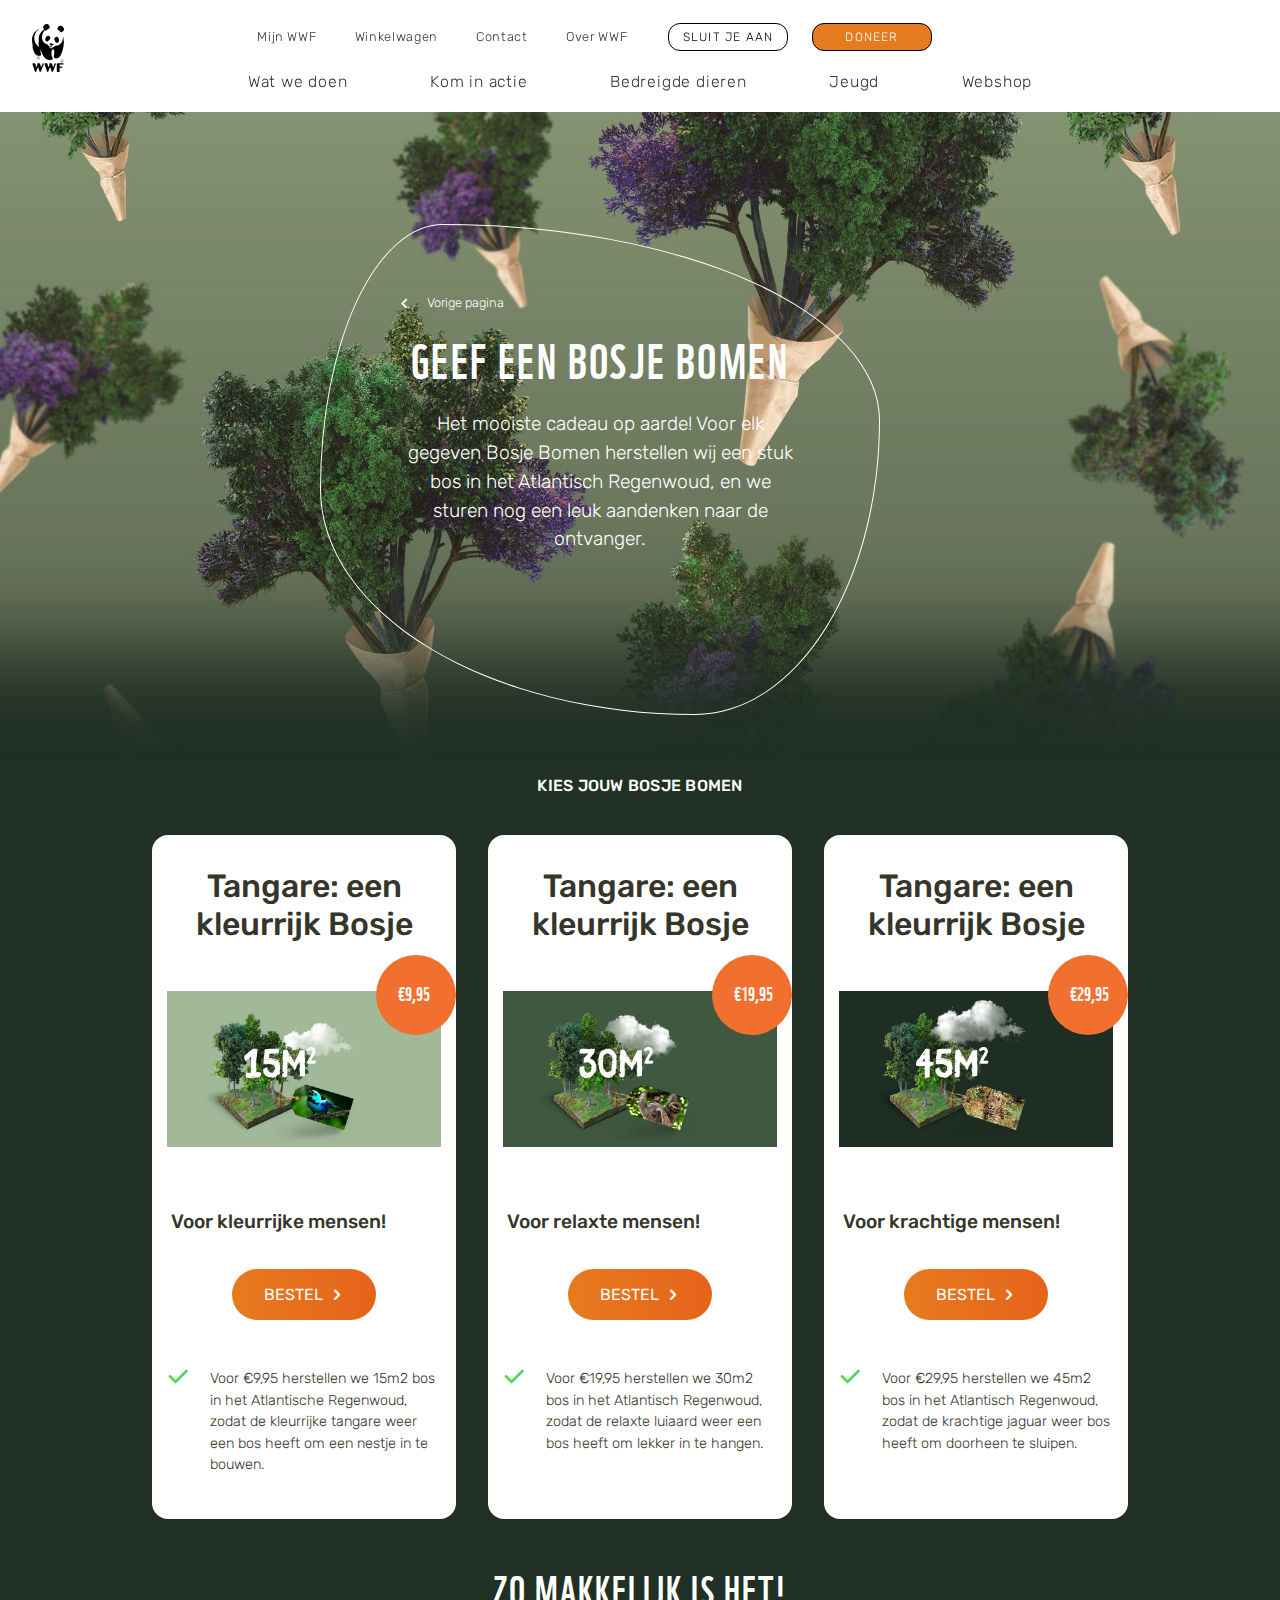
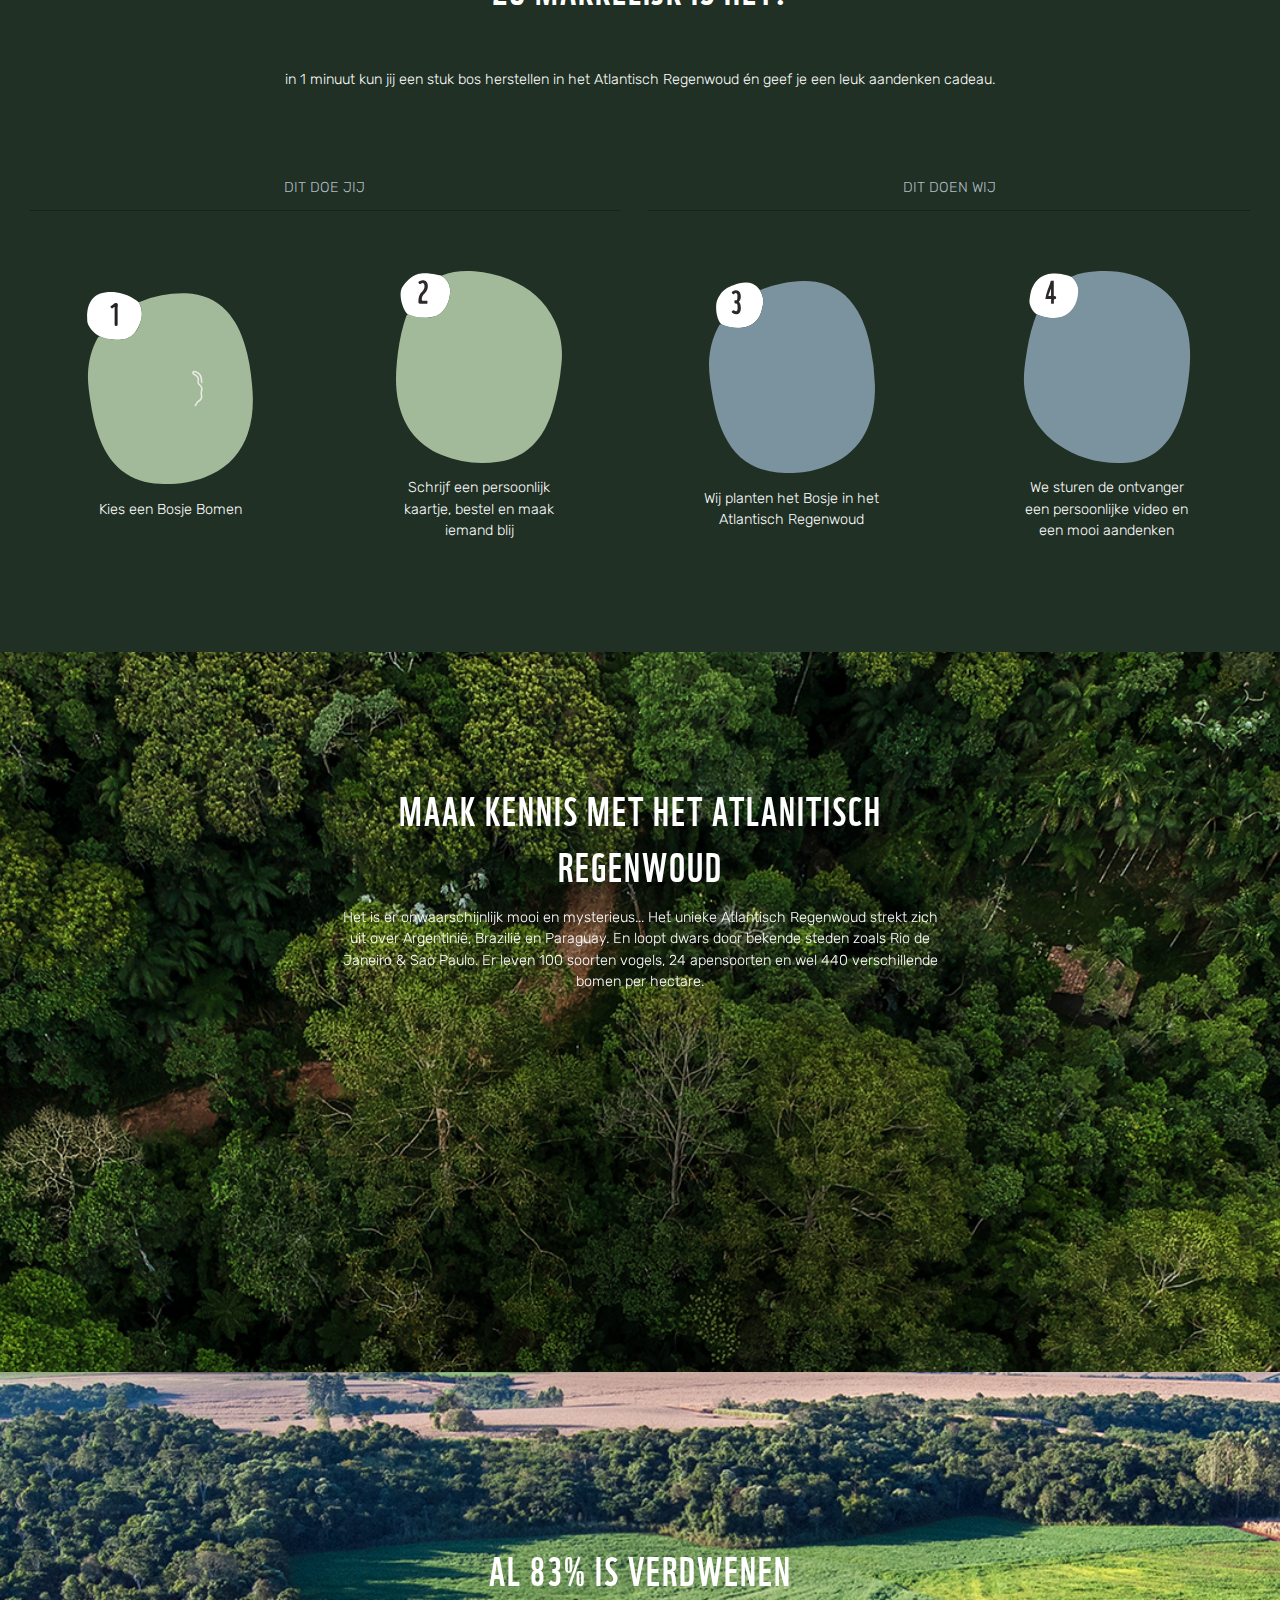
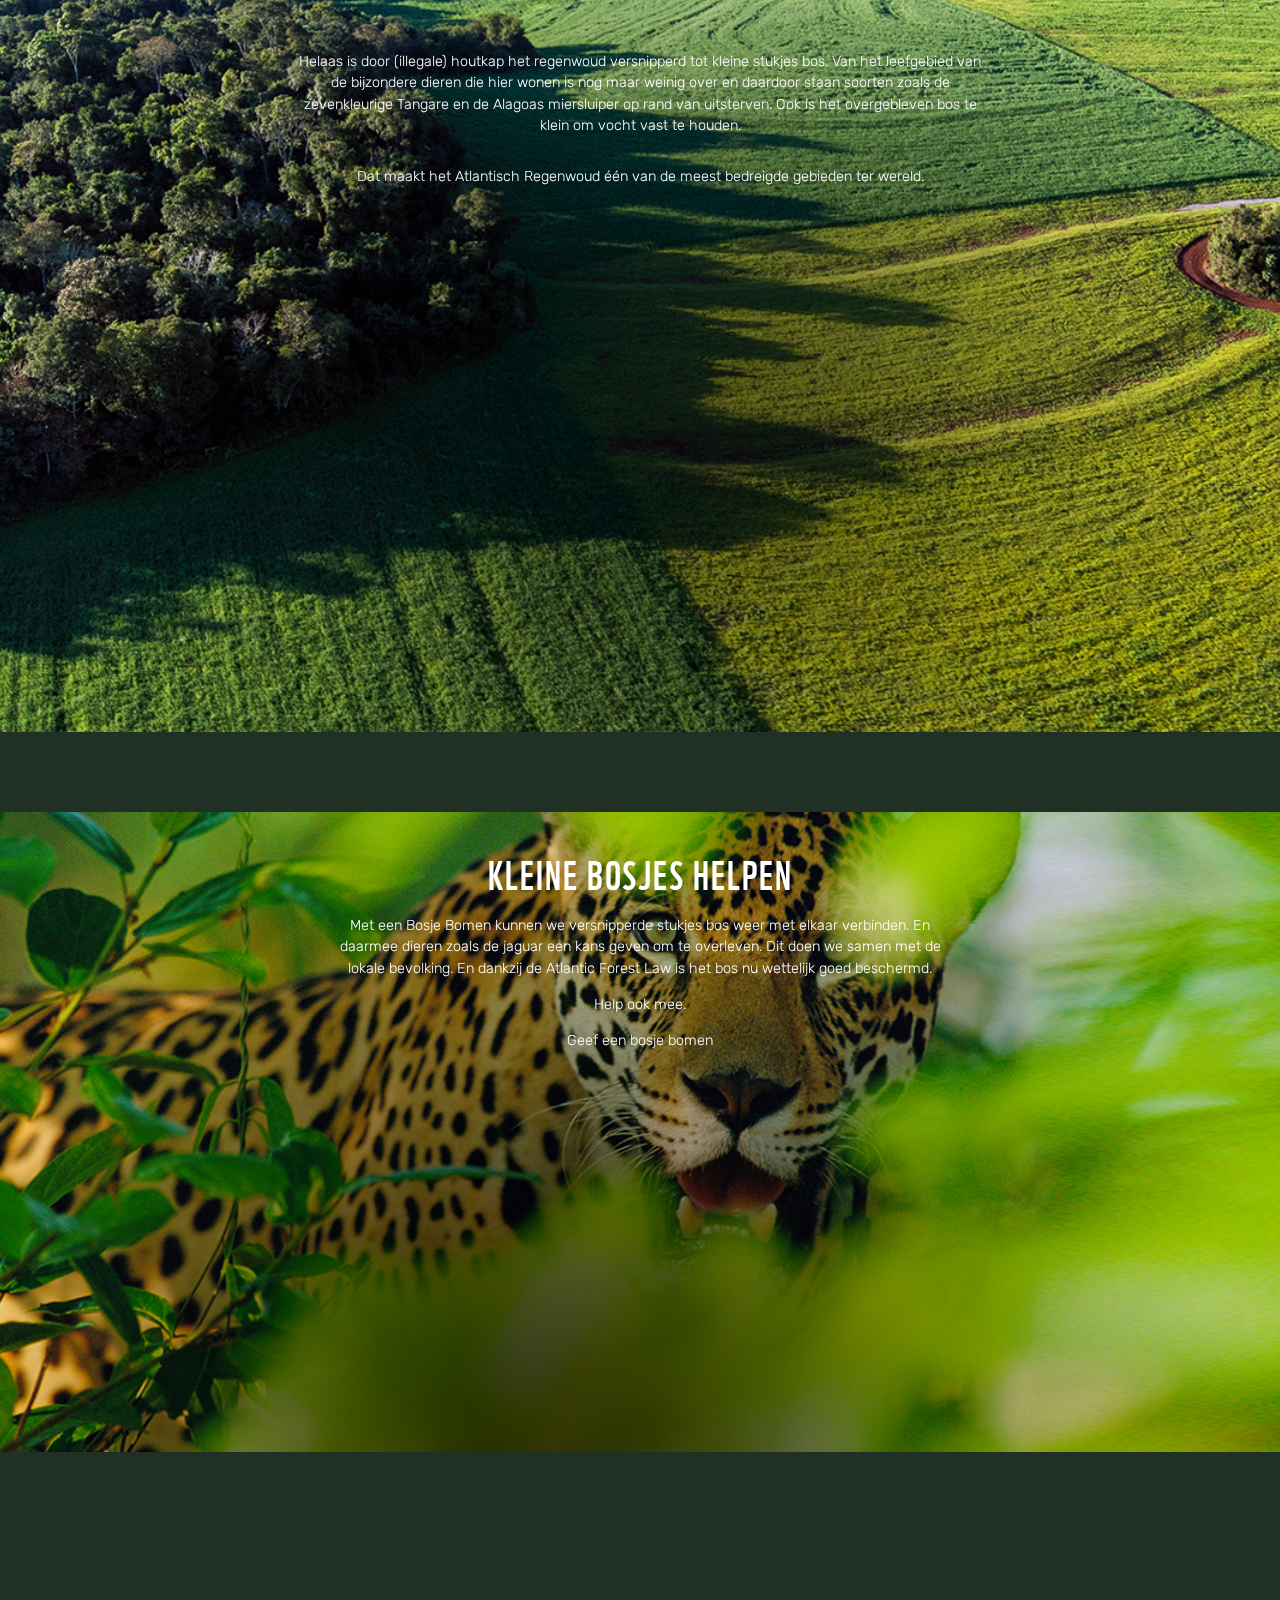
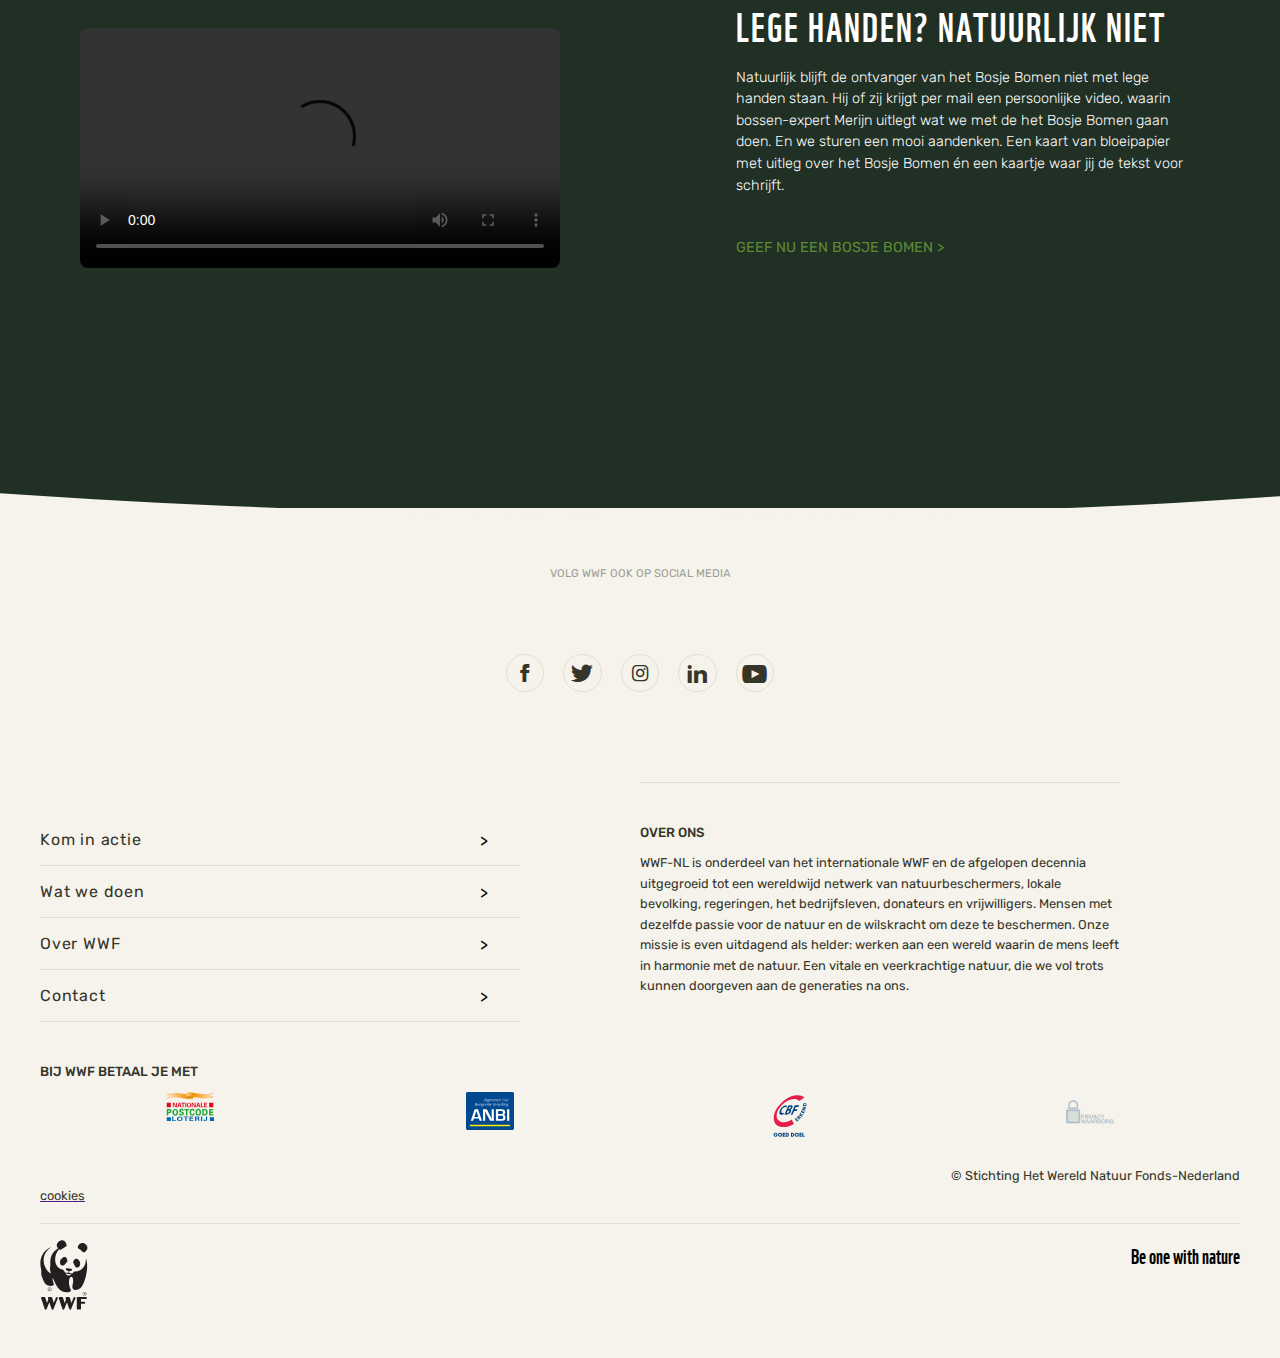
==== commit 764a6c3f: "Add files via upload" ====
--- a/bosje-bomen.html
+++ b/bosje-bomen.html
@@ -49,6 +49,8 @@
                     <li>
                         <a href="">Webshop <span>></span></a>
                     </li>
+                </ul>
+                <ul>
                     <li>
                         <a href="">Mijn WWF</a>
                     </li>
@@ -113,31 +115,91 @@
                 </article>
             </div>
         </section>
-        <section>
+        <section class="svgs">
             <div class="titel">
                 <h3>Zo Makkelijk is het!</h3>
                 <p>in 1 minuut kun jij een stuk bos herstellen in het Atlantisch Regenwoud én geef je een leuk aandenken cadeau.</p>
             </div>
-
             <article>
                 <h4>Dit doe jij</h4>
                 <div>
-                    <img src="img/bosjebomen_stappenplan_1.png" alt="">
+                    <svg xmlns="http://www.w3.org/2000/svg" viewBox="0 0 340.73 394.72">
+                        <defs>
+                        </defs>
+                        <g id="Laag_2" data-name="Laag 2">
+                            <g id="Laag_1-2" data-name="Laag 1">
+                                <path class="cls-1" d="M106.47,21.44s12.11,19.68,2.29,42.71-19.53,37-57.25,33.75S.68,67.55.37,59.9-5.24,6.4,36.87.79,106.47,21.44,106.47,21.44Z" />
+                                <path class="cls-2" d="M340.72,221.61c0,28.31-3.85,55.93-15.4,82.06-16.62,37.61-45.07,62.6-83.13,77.07-29.94,11.38-61.12,15.26-92.89,13.62-28.71-1.49-55.61-9.14-78.54-27.53-19.41-15.56-32.59-35.66-42.12-58.36-11.45-27.26-17.67-55.88-22-85C3.89,205.42,1.09,187.38,1.73,169c.91-26.29,7.11-51.15,19.8-74.33,1.82-3.33,3.31-4.18,7.19-2.81,13.7,4.85,28,8.38,42.46,6.09,22-3.48,33.75-18.34,39.08-38.94,3.12-12,3.54-24-3.31-35.17-1.85-3,.79-3.35,2.45-4A227.9,227.9,0,0,1,153.22,6.92c16.67-3.12,33.49-5,50.48-4.17,32.45,1.63,60.95,12.5,83.38,36.77,17.85,19.31,28.79,42.49,36.52,67.3,8.37,26.87,12.92,54.48,15.28,82.49C339.79,200.07,340.86,210.8,340.72,221.61Z" />
+                                <path class="cls-3" d="M56.55,30.33c-2,1.41-3.26,2.28-4.5,3.1-1.76,1.16-2.26-.39-3-1.43s-1.82-2.15,0-3.11c4.13-2.13,7.4-8.14,12.3-5.85C64.72,24.6,62.53,30.2,62.61,34c.23,10.62.06,21.26.1,31.89,0,2.06.29,3.74-2.89,3.76s-3.34-1.35-3.32-3.84C56.6,54.2,56.55,42.64,56.55,30.33Z" />
+                                <path class="cls-4" d="M109.37,265l.45.36c-.08,0-.2,0-.25-.05a1.2,1.2,0,0,1-.17-.34Z" />
+                                <path class="cls-5" d="M122.35,276a1.54,1.54,0,0,1-.34-.17c-.05,0,0-.18-.05-.27l.39.44Z" />
+                            </g>
+                            <g id="Laag_2-2" data-name="Laag 2">
+                                <path class="cls-6" d="M237.06,186.35c4.62,6,6.65,12.44,4.22,20a8.66,8.66,0,0,0,.24,4.9,13.27,13.27,0,0,1-.17,7.34c-1.68,6.79-15.76,22.7-22.55,23.37a84.51,84.51,0,0,1-25.7-1.27,3.36,3.36,0,0,1-1.78-.87c-8.36-9.87-19.89-4.83-30.08-6.53,6.25,6.33,13.62,10.74,21.42,14.77,1.07-2.25-.5-3.38-1.25-4.71-1-1.86-1.84-3.75.24-5.3,2.31-1.72,3.73.1,4.86,1.75a32.14,32.14,0,0,1,4.82,12.44c.75,3.89-1.91,4.89-4.85,5.48-13.79,2.75-27.59,5.44-41.39,8.17-2.38.47-4.75,1-7.75,1.61,3.8,4.27,4.84,8.61,1.17,12.77-4.23,4.8-8.38,1.12-12.8-1.17,0,2.78,0,5,0,7.29.07,3.75-2.29,4.73-4.77,2.93-7.63-5.55-15.14-11.34-22.26-17.54-2.65-2.32-.51-4.66,2.36-5.32a71.74,71.74,0,0,1,8.13-.93c.18-2.1-1.5-2.33-2.3-3.25-2.37-2.71-4.75-5.67-2.32-9.29s6.1-5.07,10-3.29,4,.06,4-3c0-15.79.08-31.58.15-47.37,0-7,1.19-7.9,8-6a47.26,47.26,0,0,1,6.93,2.73c2.06,1,4.78,1.79,3.75,4.9-1.08,3.28-3.73,1.63-6.78,1.13,3.47,6.28,7.78,10.94,13.09,16.47-1.13-8.13-2.15-14.95-3-21.8-.22-1.85-1-2.31-2.71-2.77-10-2.73-14.69-10.08-13.4-20.59a16.81,16.81,0,0,0-.48-5.89,17.58,17.58,0,0,1,9.24-20.08,11,11,0,0,0,4.25-3.95c4.1-6.33,10.15-8.8,17.52-8,1.67.18,3.07.76,4.51-.75,3.72-3.91,8.51-5,13.68-4.5a9.2,9.2,0,0,0,7.35-2c4.8-4.06,10.43-5,16.37-3.38a4.73,4.73,0,0,0,4.49-1c11.65-8.34,23.08-4.83,27.47,8.58a4.73,4.73,0,0,0,3.46,3.54c6.92,2.24,10.68,7.35,11.45,14.26a28.38,28.38,0,0,0,3.34,10.15c3.86,7.48,2.11,17.55-3.5,23.74a5.88,5.88,0,0,1-6.26,1.88c-.61-2.44.13-4.3,1.73-6.34,5.57-7.09,5.44-13.36-.21-20.22-1.34-1.63-1.29-3-1-5,1-7.17-3.13-12.41-10.35-13.06-3.26-.29-4.27-1.59-4.31-4.64-.08-4.87-2.16-8.61-6.91-10.52s-8.56,0-11.67,3.22c-2.71,2.75-5.08,3.73-8.7,1.73s-7.41-.86-10.82,1.25c-.84.52-2.12,1.43-1.4,2.24,2.47,2.8,2.79,7.42,7.65,8.28,5.51,1,10.06,4.07,12.14,9.31a37.6,37.6,0,0,0,6.53,11.29c7.54,8.69-.26,17.73.15,26.63A13.35,13.35,0,0,1,206.1,200c-.58.59-1.19,1.16-1.75,1.77-2.72,3-7.45,2.81-9.89,5.19-5.05,5-10.48,7.78-17.74,7.17,2.06,4.18,3.56,5.73,8.48,7.61,2.67,1,3.8,2.5,4.32,5.33,1.26,6.94,7.77,10.67,14.22,8.2a8.08,8.08,0,0,1,6.55.1c6.62,2.67,12,.22,14.88-6.51a6.61,6.61,0,0,1,3.08-3.65c6.65-3.55,8.52-7.55,6.66-14.65a9.32,9.32,0,0,1,0-5.77c2.45-7.2,1.41-10.59-4.57-15-1.94-1.43-2.88-2.69-2.2-5.35,1.94-7.54-.26-11.6-7.66-14.74-2-.86-3.78-1.82-3-4.32s2.84-2.17,4.93-1.59c7.51,2.08,12.69,9.18,12.8,17.59C235.25,183.18,234.26,185.49,237.06,186.35ZM128.62,271.88l-.4-.43c0,.09,0,.22.05.26a1.38,1.38,0,0,0,.34.18c1.21,1.91,2.37,3.94,5.06,3.81a1,1,0,0,0,.76-1.5C133.22,271.71,130.94,271.7,128.62,271.88Zm-13-11a2.21,2.21,0,0,0,.18.34c0,.05.16,0,.25.05l-.45-.36c.41-1.8-.44-3.23-1.41-4.57-.85-1.18-2.12-1.92-3.36-.82-1.73,1.54.31,2.31,1.07,3A22.5,22.5,0,0,0,115.66,260.9Zm14.85-85.21c0,7.42,4,12.09,10.45,12.39,3.12.15,4.79,1.24,5.84,4.22a14,14,0,0,0,6,7.7c.84.5,1.56,1.26,2.67.57,2.09-1.31,2.93-7.74,1.2-9.71-3.07-3.49-6.13-7-9.26-10.41-1.46-1.6-2.62-3.18-.63-5.12,2.29-2.23,3.89-.56,5.38,1.11,1.88,2.1,3.75,4.21,5.5,6.42,2.48,3.15,4.17,3.91,5.52-.92a121.82,121.82,0,0,1,4.55-12.1c.8-2,1.67-4.37,4.52-3.48,3.13,1,1.91,3.29,1.22,5.32-.49,1.41-1,2.82-1.51,4.22-1.95,5.08-2,5.09,3.73,5.18,2,0,4.36-.28,4.62,2.49.27,3-2.23,3.75-4.36,3.43-7.52-1.14-10.23,3.3-12.12,9.42-1.11,3.58-2.48,6.64,3.45,5.61,1.94-.34,2.89,1.1,4.15,2.21,6.53,5.77,12.35,5.29,17.87-1.49,1.49-1.83,3.22-2.42,5.49-2.81,6.44-1.12,10.71-7,9.27-13.07-.7-3,0-5,1.41-7.4,3.2-5.35,2.12-11.44-2.81-15.07a8.33,8.33,0,0,1-3.48-6.11,11.37,11.37,0,0,0-12-9.68c-2.8.17-4.21-.66-4.64-3.11-1.73-9.83-14.56-12.85-20.18-4.73-1.32,1.92-2.86,2.68-5.5,1.81-7.35-2.44-11.34-.71-15.12,6.18a7.58,7.58,0,0,1-4.39,3.64c-5.17,2-8.76,7.32-7.54,12.09C130.88,168.57,131.65,172.45,130.51,175.69Zm46.61,77.57a253.64,253.64,0,0,1-40.3-31.73c4.64,14,7.07,27.56-4.32,40.51Zm-52.38,7.49c13.08-11.15,12.91-31.73,0-49Zm40-52.54c-1.2,2-4.92-1-6.25,2.61-1.78,4.8-3.66,9.56-5.52,14.32a2.5,2.5,0,0,0,.63,3.13c1.17,1,2.21.31,3.13-.36,4.16-3,8.38-5.89,12.37-9.08,3.17-2.53-.17-5.09-.43-7.64C168.45,209.37,167.43,208.13,164.7,208.21Zm-45.57,72.12c-1-10.66-2.16-11.45-9.64-7.61Zm50.16-53.56a30.36,30.36,0,0,0,13,.7C178.12,225.54,174.22,219.53,169.29,226.77Zm-19-10.94c.89-2.71,1.75-4.81,2.24-7,.53-2.38-1.45-3.48-3.13-3.51-2.73-.06-1,2.06-.92,3.17C148.63,210.73,148.19,213.12,150.31,215.83Z" />
+                            </g>
+                        </g>
+                    </svg>
                     <p>Kies een Bosje Bomen</p>
                 </div>
                 <div>
-                    <img src="img/bosjebomen_stappenplan_2.png" alt="">
+                    <svg xmlns="http://www.w3.org/2000/svg" viewBox="0 0 339.02 392.21">
+                        <g id="Laag_2" data-name="Laag 2">
+                            <g id="Laag_1-2" data-name="Laag 1">
+                                <path class="cls-1" d="M92.41,9.65s17.42,8.21,18.16,29.09S100.2,87.27,78.39,93s-44.18,1.39-53.64-4.29S2.53,46.2,13.72,31.52,34.19,7.38,51.11,5.14,92.41,9.65,92.41,9.65Z" />
+                                <path class="cls-2" d="M338.12,188.67c-3.27,33.4-8.6,66.41-19.08,98.41-7.82,23.88-18.6,46.12-35.88,64.82-20,21.66-45.1,33.74-73.84,37.86-39.66,5.68-78.51,1.6-115.72-13.66C45.21,356.26,16.32,319.8,5,269.1c-6-27-6-54.25-3.36-81.7,2.58-27,6.67-53.62,14.31-79.64,1.54-5.25,3.57-10.35,5.14-15.59,1-3.32,2.19-4.3,5.91-2.87a97.92,97.92,0,0,0,32,6.45c24,.8,41.8-12.36,48.48-35.51,2.26-7.85,3.77-15.87,2.8-24.08-1.35-11.42-7-20.23-17.94-26.51,22.43-8.88,44.68-10.87,67.45-9,24.46,2,48.22,7.08,70.93,16.45,41.55,17.15,74.34,44.13,93.57,85.64C337,130,341,158.83,338.12,188.67Z" />
+                                <path class="cls-3" d="M54.69,66.89c-9.47,0-9.41,0-8.68-9.38.48-6,2.49-11.23,7.13-15.36C57.09,38.62,59,34.2,58,28.8c-.78-4.07-3.43-5.71-6.7-3.32s-4.52.07-5.34-1.56c-1.07-2.14,1.5-2.94,3-3.64,8.51-4.07,15.83.61,16.05,10.06.14,6-1.67,11-6.19,15.1-3.65,3.3-6.48,7-6.18,12.44.14,2.41.71,3.27,3.11,3,1.81-.18,3.67.11,5.48-.07,2.38-.23,3.15.62,3.15,3.05s-.78,3.24-3.16,3C59,66.74,56.85,66.89,54.69,66.89Z" />
+                            </g>
+                            <g id="Laag_2-2" data-name="Laag 2">
+                                <path class="cls-4" d="M210.67,245.77c5.73,8.36,9.81,17.16,11.24,27a19.43,19.43,0,0,1,.3,3.95c-.24,4.05-2.39,5.48-5.88,3.4-4.49-2.68-7.22-2.11-8.89,3-.88,2.75-3.06,4.7-5.13,6.64-1.31,1.23-2.53,2.79-4.67,2.28-2.52-.61-2.61-3-2.86-4.79a87.1,87.1,0,0,0-6.09-21.95c-3.79-9-10-15.9-17.52-21.86-2.19-1.73-3.57-.63-5.23.6-11.64,8.62-18.06,20.5-21.32,34.31-.83,3.54-1.32,7.16-2.06,10.72s-2.82,4.07-5.4,2c-3.11-2.47-6.13-5.21-7.55-9.08-1.34-3.66-3.27-4.36-6.8-2.56-5.92,3-7.48,2-7.07-4.57a51.37,51.37,0,0,1,9.26-25.9c1.91-2.81,1.46-3.77-1.69-4.62-6.84-1.87-8.7-4.36-8.6-11.32a57.48,57.48,0,0,1,5.77-25c3.39-6.84,6.63-8,13.7-5.2,8.4,3.33,15.72,8.54,23,13.78,5.63,4.06,17.69,4.24,23.27.16,7.5-5.49,15-11.06,23.85-14.18,6.79-2.38,9.52-1.19,12.85,5.31,3.77,7.35,5.23,15.36,6,23.44s-1.31,10.68-9,13.11C213.08,244.91,212,245.3,210.67,245.77Zm-54.26-16c-.56-2.09,1.31-4.73-1.38-6.71-7.34-5.39-14.77-10.6-23.11-14.4-3-1.38-4.85-.58-6.15,2.5a70.76,70.76,0,0,0-5.06,21.09c-.36,3.77,1,5.93,5,6.45,8.48,1.12,16.68-1.24,25-1.75C155.49,236.66,157.8,234.92,156.41,229.76Zm60.05-2c-.17-3.93-1.81-10.45-4.69-16.7-1.35-2.94-3-3.85-6.24-2.35-8.32,3.88-15.79,9-23.12,14.47-1.61,1.19-2.32,11.13-.95,12.43a3.32,3.32,0,0,0,1.78.71c8.2,1,16.38,2.3,24.61,2.86C215,239.7,216.68,237.68,216.46,227.79Zm-16,54.71a15.91,15.91,0,0,0,1.68-2.34c2-5.1,3.42-10.71,11.23-8,2.17.77,1.92-1.39,1.56-3a53,53,0,0,0-11.53-22.34c-.72-.86-1.71-1.94-2.69-2.08-6.47-.91-13-1.59-20.94-2.52C191.57,253.82,197.39,267.12,200.42,282.5Zm-43.69-40.2c-5,.69-10.09,1.81-15.15,1.93a10.45,10.45,0,0,0-8.81,4.54,56.56,56.56,0,0,0-9.54,19c-1.16,4.14,0,5.48,3.88,4.22s5.56.38,6.54,3.83a14.41,14.41,0,0,0,3.73,6.65C140.3,267.08,146.06,253.79,156.73,242.3Zm12-6.86c3.18.27,6.15.72,6.12-4.65,0-5.22-3.08-4.37-6.15-4.43-3.34-.06-6.39-.7-6.33,4.72C162.38,236.3,165.34,235.55,168.69,235.44Z" />
+                                <path class="cls-5" d="M169.74,137.84q34.88,0,69.75,0c6.24,0,6.85.62,6.86,6.84,0,27.58-.08,55.16.08,82.73,0,4.52-1.28,6.47-6,6.08-3.46-.3-7-.05-10.46-.09-2.09,0-3.63-.88-3.52-3.22.1-2.06,1.56-2.75,3.44-2.78h.49c3.09-.35,7.13,1.43,9.07-.83,2.18-2.53.76-6.68.77-10.12.07-22.26-.08-44.52.13-66.78,0-4.22-1.26-5.24-5.33-5.22q-65.5.2-131,0c-4,0-5.45.81-5.41,5.14.21,24.26.17,48.51,0,72.77,0,3.74.74,5.71,4.89,5.07a39.29,39.29,0,0,1,4.48-.05c2.23-.09,4.23.45,4.18,3,0,2.15-1.83,3-3.87,3l-1,0c-17.69-.31-14.48,2.59-14.61-14.12-.18-25.08.08-50.17-.15-75.25,0-5,1.83-6.31,6.41-6.29C122.58,137.91,146.16,137.84,169.74,137.84Z" />
+                                <path class="cls-6" d="M169.54,191.46H122.76a20.08,20.08,0,0,1-4-.18,3.29,3.29,0,0,1-2.9-3c-.15-1.83,1.19-2.73,2.7-3.06a23,23,0,0,1,4.91-.48q46,0,92.06,0c.83,0,1.66,0,2.49,0,2.49.16,5,.88,4.75,3.84-.22,2.68-2.72,2.89-5,2.88Q193.68,191.44,169.54,191.46Z" />
+                                <path class="cls-7" d="M169.31,169.57q23.9,0,47.81,0c2.21,0,5.14-.64,5.24,2.88s-2.75,3.11-5,3.11q-47.81,0-95.61,0c-2.51,0-5.63.22-5.58-3.24,0-3.25,3.08-2.77,5.37-2.77Z" />
+                                <path class="cls-8" d="M169.27,159.73q-11.93,0-23.86,0c-2.28,0-5.31.45-5.32-2.82,0-3.43,3.09-3.22,5.6-3.22,15.74,0,31.48,0,47.22,0,2.38,0,5.55-.65,5.48,3.16-.06,3.49-3.06,2.83-5.26,2.84C185.17,159.77,177.22,159.73,169.27,159.73Z" />
+                            </g>
+                        </g>
+                    </svg>
                     <p>Schrijf een persoonlijk kaartje, bestel en maak iemand blij</p>
                 </div>
             </article>
             <article>
                 <h4>Dit doen wij</h4>
                 <div>
-                    <img src="img/bosjebomen_stappenplan_3.png" alt="">
+                    <svg xmlns="http://www.w3.org/2000/svg" viewBox="0 0 339.1 392.27">
+
+                        <g id="Laag_2" data-name="Laag 2">
+                            <g id="Laag_1-2" data-name="Laag 1">
+                                <path class="cls-1" d="M105,20.68s8.07,14.21,5.37,26.81-4.69,30.59-23.82,41.72-47.34,6.4-59.28.08-16.49-40-9.33-52.82C24.2,25.17,29.78,13.18,62,4.67S105,20.68,105,20.68Z" />
+                                <path class="cls-2" d="M339.1,214c0,32.31-3.65,59.29-14.5,84.93-15,35.53-40.69,60.79-76,75.78a215.36,215.36,0,0,1-124.85,13.89C80,380.65,50,354.34,31,314.71c-13.1-27.34-20-56.5-24.86-86.22C2.87,208.35-.48,188.2.06,167.66.76,141,6.94,115.81,19.77,92.32c1.81-3.32,3.14-4.8,7.47-3a93.18,93.18,0,0,0,31.05,6.42c24.46,1.13,42.58-12,49.35-35.61C111.48,46.71,113,33.36,105,20.68c-1.85-2.94,1.34-2.83,2.56-3.34a219.74,219.74,0,0,1,43.3-12.89C173,.3,195.15-1.67,217.63,1.73c38.53,5.81,66.5,26.59,85.89,59.78,13,22.32,20.69,46.61,26,71.74A462,462,0,0,1,339.1,214Z" />
+                                <path class="cls-3" d="M61,42.31c4.69,4.27,5.56,17.61,1.47,22.39-3.42,4-10.9,4.2-14.86.39-.9-.87-2.39-1.81-.61-3.08,1.23-.87,1.57-3.38,4.26-1.86,5.11,2.9,6.93,1.74,7.19-4.25A53.85,53.85,0,0,0,58.07,49c-.14-1.62-1-2.94-2.74-3-2.22-.1-3.58-.44-3.55-3.31,0-2.58,1.08-2.84,3.17-3.12,2.72-.36,3.12-2.75,3-5-.17-3.19,1.31-6.85-1.86-9.29a3.17,3.17,0,0,0-4.14.58c-2.44,2.67-3.9.29-5-1.16-1.54-2,.7-2.9,1.89-3.74,6.28-4.47,14.18-1.28,15.6,6.22C65.75,34.19,64.78,38.44,61,42.31Z" />
+                                <path class="cls-4" d="M134.7,210.26l.71-.75Z" />
+                            </g>
+                            <g id="Laag_2-2" data-name="Laag 2">
+                                <path class="cls-5" d="M134.36,210.83c-3.94,1.11-5.3-.37-5.16-4.43.26-7.8.07-15.61.15-23.42a15.48,15.48,0,0,0-2.76-9.38c-.76-1.08-1.49-2.58-3-2.24-1.8.41-1,2.17-1,3.37-.09,7.64-.1,15.28-.17,22.93,0,1.88.73,4.18-2.48,4.36s-3.34-2.25-3.38-4.34c-.13-7.47-.12-15-.07-22.43a11.1,11.1,0,0,0-3.77-8.84c-1.41-1.24-2.93-1.94-3.26,1.05-.64,5.74-1.9,11.42,0,17.22,1.75,5.48,1,11.2,1,16.83,0,2.1.31,3.51,2.9,3.51,6.32,0,10.8,3.54,13.67,8.62,4.41,7.81,10.89,13.15,18.22,17.91,10.13,6.57,18.81,14.63,24.33,26.33,5.69-13.3,16.29-21.42,27.59-28.64A42.72,42.72,0,0,0,211.65,214c3-5.24,7.32-8.58,13.49-8.92,2.33-.13,3.27-1.05,3.13-3.36-.44-7.34.78-14.43,2.27-21.64,1-4.56-.9-9.7-1.57-15.24-5.35,2.77-6.73,7-6.83,11.76-.16,7.14,0,14.28,0,21.43,0,1.89.49,4.1-2.79,4.06s-3.15-2-3.14-4.3c0-7.81,0-15.62-.11-23.43,0-.93.44-2.19-.58-2.71-1.4-.7-2.1.7-2.75,1.52-2.27,2.87-2.91,6.23-2.87,9.83.09,8,.11,16,.11,23.92,0,2.17.21,4.4-3.23,4.24-3.21-.15-2.67-2.23-2.68-4.18,0-8.47-.12-17,0-25.42.11-9.84,5.17-15.79,14.76-17.36a6.31,6.31,0,0,0,3.74-2.19,13.24,13.24,0,0,1,6.42-3.62c3.18-.84,5.17.36,5.72,3.67.19,1.14.26,2.3.35,3.46.29,3.82-.1,8,6.17,5,3-1.41,5.4.22,5.8,4,.9,8.39,2.63,16.77,2.7,25.17.08,8.9-2.23,17.84-1.92,26.72.41,11.76-6.62,18.45-14.25,25.24-3,2.65-5.85,5.41-8.74,8.14-8.2,7.73-13.85,16.51-11.89,28.5.18,1.13,0,2.33,0,3.48.18,2.4-.93,3.21-3.25,3.17s-2.47-1.39-2.69-3.23c-1.67-14,2.05-25.85,12.92-35.28,5.27-4.56,9.81-10,15.32-14.22,6.58-5,5.87-12.11,6.71-18.85.76-6.07,1.36-12.18,1.81-18.28.64-8.67-1.65-17.12-2.15-25.71-.05-.73-.29-1.75-1.3-1.88-1.18-.15-1.75.82-2.28,1.63-3.32,5.09-4,10.87-3.9,16.7.22,8.47-.2,16.71-2.67,25-2,6.64-5,12.12-10.2,16.6a104.94,104.94,0,0,0-7.75,7.75c-1.32,1.4-2.4,2.06-4.09.38s-1.6-3,.07-4.58c2.41-2.29,4.45-5,7.09-7,6.38-4.72,8.53-11.59,10.27-18.74,1-4-.14-4.87-4-3.75a8.84,8.84,0,0,0-5.52,4.71c-4.79,9.14-12.25,15.52-21,20.68-4.59,2.72-8.32,6.56-12.39,10-10.6,8.86-9,20.09-6.37,31.5,1.07,4.63.56,9.25.76,13.88.07,1.85-.75,2.69-2.65,2.71s-3.39-.44-3.16-2.71c.83-8.23-1.91-16.1-2.34-24.2,0-.92.31-2.42-.72-2.51-1.79-.15-1,1.55-1.18,2.52.1,8.68-3,17.09-2.2,25.82-.28.31-.55.62-.83.92l-4,0c-.26-.29-.52-.59-.77-.89-.5-5.49-.67-11.08,1.11-16.28,5.85-17.15-1.75-28.72-15.12-38.1-1.77-1.24-3.51-2.53-5.36-3.63-7.83-4.67-14.41-10.51-18.78-18.69-1.48-2.78-3.53-5.34-6.93-6-2.72-.53-4.51-.27-3.56,3.52,1.79,7.2,4.05,13.94,10.25,18.77,2.73,2.12,4.9,5,7.44,7.34,1.61,1.52,2.05,2.68.19,4.46s-2.67,1.41-4.5,0c-15.49-12.18-21.53-28.34-20.68-47.6.21-4.63.27-9.31-1.21-13.82-.88-2.69-2-5.27-5.38-6.73-2.12,11.76-3.35,23.29-2.15,35,.63,6.09,1.39,12.18,1.65,18.3a13.07,13.07,0,0,0,4,9.24c7.44,7.57,15.61,14.38,22.74,22.31,8.16,9.08,8.67,19.67,8.08,30.8-.12,2.17-1.59,2.14-3.15,2.19-1.83.06-2.8-.61-2.75-2.57.06-2.66-.26-5.35,0-8,.93-8-2.54-14.25-7.77-19.68-6.1-6.34-12.12-12.83-18.83-18.49-6-5.11-8-11.36-8.35-18.75-.35-6.61-1.29-13.18-1.81-19.78C88.69,196,91,184.54,92.44,173c.45-3.67,3.35-3.2,5.78-2.19,3.91,1.64,5.66.52,5.56-3.69a12.48,12.48,0,0,1,.42-1.94c1.13-7.87,3.85-9.16,10.39-4.6a21.23,21.23,0,0,0,8.75,4c6.68,1.2,11.7,9,11.87,17.71.08,4.13-.62,8.27-.63,12.4,0,5.13.31,10.26.49,15.39Z" />
+                                <path class="cls-4" d="M166.21,165.25c.08-6.93.49-12.87,2-18.65a23.63,23.63,0,0,1,11.06-14.74c3.27-2,6.6-3.8,9.37-6.52,1.92-1.89,3.82-1.64,5.33.74,5.91,9.3,3.73,24.25-4.61,31.38a14.72,14.72,0,0,1-7.5,3.66c-10.53,1.51-10.53,1.51-9.11,13.09,4.53-5.39,10.86-6.58,16.42-9.3,2.56-1.26,4.41-.62,4.8,2.13,1.61,11.39-5.39,24.42-18.76,21.44-2.28-.51-2.84.24-3,2.42a15.89,15.89,0,0,0,13.13,17.24c6.27,1.26,11.39,4.36,14.21,10.54,1,2.16.48,3.26-1.5,4.38-2.21,1.25-2.88,0-3.7-1.62a13.05,13.05,0,0,0-11-7.51c-4.83-.43-8.34-3.06-11.2-6.69-2.14-2.72-4.13-2.94-6.42-.2a30.94,30.94,0,0,1-12.08,8.5,18.25,18.25,0,0,0-8.49,7.47c-1.24,2-2.38,1.56-4,.57-1.85-1.1-2.16-2.11-.95-4a25.24,25.24,0,0,1,11.7-9.73c5.3-2.15,9-6.18,13-9.89,1.52-1.41,2.17-13.87,1-15.36-.76-.95-1.79-.63-2.75-.67-12.21-.49-18.91-6.53-20.68-18.78a78.42,78.42,0,0,1-.8-8.91c-.11-3.4,2.68-5.59,4.46-3.59C151.42,158.7,159.7,159.46,166.21,165.25Zm25.17-24.72c-.21-2-.32-4-.7-5.89-.2-1-.36-2.18-2.25-1.56-8.09,2.61-15.13,11.9-15.66,20.68-.11,1.81.22,2.41,2,2.39C184.59,156,191.83,150.4,191.38,140.53Zm-42.92,21.88c.51,9.21,6,16.83,12.27,15.84,5.06-.79,5.84-1.54,3.26-6.06C160.61,166.28,154.35,165.12,148.46,162.41ZM178.8,183c4.16-.07,9.11-5,9.22-9,0-1.85-.78-1.7-2.15-1.38-3.75.87-6.44,3.22-8.84,6-.83,1-2.24,1.84-1.64,3.32S177.68,182.84,178.8,183Z" />
+                            </g>
+                        </g>
+                    </svg>
                     <p>Wij planten het Bosje in het Atlantisch Regenwoud</p>
                 </div>
                 <div>
-                    <img src="img/bosjebomen_stappenplan_4.png" alt="">
+                    <svg xmlns="http://www.w3.org/2000/svg" viewBox="0 0 339.24 391.87">
+                        <g id="Laag_2" data-name="Laag 2">
+                            <g id="Laag_1-2" data-name="Laag 1">
+                                <path class="cls-1" d="M112.47,41.38c1.49,15.53-5.8,27.13-8.77,32.14a53.19,53.19,0,0,1-9,11.19c-19.12,18.39-50,10.23-54.36,9.14a72.26,72.26,0,0,1-14.66-5.37h0a37.64,37.64,0,0,1-8.67-9.58C12.28,71.27,10.89,64,11.39,60c1.76-14,3.22-29.38,17.74-43.34,18.71-18,49-10.4,54.35-9.14a75.23,75.23,0,0,1,15.38,5.4h0C102.13,16.22,111,26.2,112.47,41.38Z" />
+                                <path class="cls-2" d="M337.59,204.59c-2.68,28.16-6.89,56-15.33,83-8.26,26.45-20,51.07-39.86,71S238,389.31,210,391.25c-51.59,3.6-99.31-8.45-141.83-38.2-38.51-26.94-60.69-64.28-66.84-111-2.63-19.93-1-39.78,1.88-59.57,3.82-26.29,8.41-52.42,16.86-77.7,1.72-5.16,3.67-10.24,5.66-15.77A118,118,0,0,0,56.14,95.7c25.13,2.22,44.38-11.07,51.56-35.31a67.13,67.13,0,0,0,3.06-20.11c-.17-11.26-3.36-17.94-14-28.56a98.16,98.16,0,0,1,25.94-8.1C173.1-4.74,221.52.79,266.32,26.36c37.43,21.37,58.62,55,67.85,96.46C340.18,149.84,340.21,177.12,337.59,204.59Z" />
+                                <path class="cls-3" d="M61,50.82c4.89-.26,5.45,2.19,4.5,5.84-7.59.3-2.47,6.55-4.8,10-1.24.7-3,0-5.14.17V57.22H43.74c1.67-13.57,8.2-24.83,11.31-37.1H61Zm-5.6-.23V36.82l-.58-.15-5,14A8.61,8.61,0,0,0,55.38,50.59Z" />
+                            </g>
+                            <g id="Laag_2-2" data-name="Laag 2">
+                                <path class="cls-4" d="M123,153.56c-1.16,4.78-2.27,9.6-3.52,14.38-.62,2.36-1.69,4.67-4.74,3.84-2.81-.77-2.54-3.3-2.1-5.4,1.14-5.34,2.62-10.62,3.74-16,.73-3.49,2.81-4.4,6.09-4.37,14.13.1,28.25,0,42.38,0q45.87,0,91.73,0c6.69,0,7.78,1.27,6.26,7.55-7.78,32.06-15.65,64.09-23.3,96.18-.9,3.8-2.53,5.22-6.39,5.21Q165.57,254.9,98,255c-5.16,0-6.48-1.43-5.29-6.26,1.51-6.11,3.38-12.14,5.17-18.18.66-2.21,1.88-4.16,4.62-3.38,3,.86,2.85,3.15,2.12,5.63-1.39,4.74-2.69,9.52-4,14.25,1.83,1.49,3.72.87,5.44.87,40.38,0,80.76,0,121.15.13,4,0,5.76-1,6.72-5.06,6.87-29.2,14-58.34,21.06-87.5a10.16,10.16,0,0,0,0-1.9Z" />
+                                <path class="cls-4" d="M171.69,215.15c-6.09.1-10.21-2-13.41-6.43-10.26-14.28-20.69-28.44-31-42.66a16.14,16.14,0,0,1-2.32-3.81c-.59-1.63.44-3,1.82-3.7,2.42-1.24,4,.13,5.43,2Q145,178.31,157.94,196c2,2.68,3.86,5.4,5.88,8,3.84,5,8.18,5.54,13.34,1.83q31.91-23,63.84-45.88c.81-.58,1.63-1.14,2.45-1.71,2-1.39,4.08-2.9,6-.22s.08,4.62-2.05,6.16q-9.25,6.73-18.56,13.39l-46.08,33.1C179.24,213.24,175.68,215.73,171.69,215.15Z" />
+                                <path class="cls-4" d="M83.15,222q-12.69,0-25.38,0c-2.64,0-5.25-.09-5.18-3.69.07-3.31,2.55-3.37,5-3.36q25.64,0,51.26,0c2.7,0,5.47.39,5.33,3.67s-3,3.42-5.62,3.4C100.08,222,91.62,222,83.15,222Z" />
+                                <path class="cls-4" d="M108.28,245.85c-2-.3-3.11-1.23-3.54-2.78-.59-2.1.66-3.43,2.19-4.61q11.23-8.66,22.45-17.36c5.37-4.16,10.77-8.31,16.1-12.54,2.12-1.69,4.16-2.28,6,.09s.17,4.07-1.57,5.43q-19.37,15.24-38.84,30.35A14.61,14.61,0,0,1,108.28,245.85Z" />
+                                <path class="cls-4" d="M93.52,185.15c-7.47,0-14.94,0-22.41,0-2.54,0-5.07-.41-5.16-3.35-.1-3.3,2.58-3.73,5.29-3.73q22.41,0,44.83,0c2.72,0,5.31.45,5.34,3.74,0,3.67-3,3.3-5.48,3.31C108.46,185.17,101,185.15,93.52,185.15Z" />
+                                <path class="cls-4" d="M232,242.14c0,1.65-.6,2.93-1.88,3.51-1.85.84-3.48.18-5-1.18-5.4-4.91-10.87-9.73-16.28-14.64-5-4.57-10-9.2-15-13.81-1.8-1.65-3.55-3.49-1.36-5.89,2.06-2.25,4.13-1.19,6,.54q15.45,14.07,30.93,28.11A7.11,7.11,0,0,1,232,242.14Z" />
+                                <path class="cls-4" d="M94.51,203.84c-5.65,0-11.3,0-17,0-2.7,0-5.38-.36-5.59-3.55s2.53-4,5.16-4c12-.07,23.94-.05,35.9,0,2.57,0,4.89.89,4.86,3.81s-2.36,3.73-4.93,3.74C106.81,203.85,100.66,203.83,94.51,203.84Z" />
+                            </g>
+                        </g>
+                    </svg>
                     <p>We sturen de ontvanger een persoonlijke video en een mooi aandenken</p>
                 </div>
             </article>
@@ -198,28 +260,30 @@
                 <a href=""></a>
             </li>
         </ul>
-        <ul>
-            <li>
-                <a href="">Kom in actie</a>
-                <span>></span>
-            </li>
-            <li>
-                <a href="">Wat we doen</a>
-                <span>></span>
-            </li>
-            <li>
-                <a href="">Over WWF</a>
-                <span>></span>
-            </li>
-            <li>
-                <a href="">Contact</a>
-                <span>></span>
-            </li>
-        </ul>
-        <section>
-            <h5>Over ons</h5>
-            <p>WWF-NL is onderdeel van het internationale WWF en de afgelopen decennia uitgegroeid tot een wereldwijd netwerk van natuurbeschermers, lokale bevolking, regeringen, het bedrijfsleven, donateurs en vrijwilligers. Mensen met dezelfde passie voor de natuur en de wilskracht om deze te beschermen. Onze missie is even uitdagend als helder: werken aan een wereld waarin de mens leeft in harmonie met de natuur. Een vitale en veerkrachtige natuur, die we vol trots kunnen doorgeven aan de generaties na ons.</p>
-        </section>
+        <div>
+            <ul>
+                <li>
+                    <a href="">Kom in actie</a>
+                    <span>></span>
+                </li>
+                <li>
+                    <a href="">Wat we doen</a>
+                    <span>></span>
+                </li>
+                <li>
+                    <a href="">Over WWF</a>
+                    <span>></span>
+                </li>
+                <li>
+                    <a href="">Contact</a>
+                    <span>></span>
+                </li>
+            </ul>
+            <section>
+                <h5>Over ons</h5>
+                <p>WWF-NL is onderdeel van het internationale WWF en de afgelopen decennia uitgegroeid tot een wereldwijd netwerk van natuurbeschermers, lokale bevolking, regeringen, het bedrijfsleven, donateurs en vrijwilligers. Mensen met dezelfde passie voor de natuur en de wilskracht om deze te beschermen. Onze missie is even uitdagend als helder: werken aan een wereld waarin de mens leeft in harmonie met de natuur. Een vitale en veerkrachtige natuur, die we vol trots kunnen doorgeven aan de generaties na ons.</p>
+            </section>
+        </div>
         <section>
             <h5>Bij WWF betaal je met</h5>
             <ul>
--- a/css/style.css
+++ b/css/style.css
@@ -71,11 +71,6 @@
     cursor: pointer;
 }
 
-header nav button:focus {
-    border: none;
-    outline: none;
-}
-
 header nav button p {
     text-transform: uppercase;
     position: absolute;
@@ -126,8 +121,8 @@
 /*scroll animatie*/
 
 header nav.solid {
-    box-shadow: 0px 45px 180px -45px rgba(0, 0, 0, 0.75);
-    background-color: white;
+    box-shadow: 0px 45px 180px -45px rgba(0, 0, 0, 0.75) !important;
+    background-color: white !important;
 }
 
 header nav.solid button p {
@@ -222,11 +217,13 @@
     color: white;
 }
 
-header nav section ul:nth-of-type(2) li {
+header nav section ul:nth-of-type(2) li,
+header nav section ul:nth-of-type(3) li {
     list-style-type: none;
 }
 
-header nav section ul:nth-of-type(2) li a {
+header nav section ul:nth-of-type(2) li a,
+header nav section ul:nth-of-type(3) li a {
     color: black;
     text-decoration: none;
     padding: 1em 1em 1em 2em;
@@ -237,7 +234,8 @@
     font-size: .99em;
 }
 
-header nav section ul:nth-of-type(2) li a:hover {
+header nav section ul:nth-of-type(2) li a:hover,
+header nav section ul:nth-of-type(3) li a:hover {
     background: rgba(0, 0, 0, 0.2);
 
 }
@@ -322,6 +320,7 @@
     list-style-type: none;
     justify-content: flex-end;
     padding: 1em;
+    margin: 3em
 }
 
 ul.social li a {
@@ -403,15 +402,16 @@
     background-position: 1% 50%;
     background-size: 300% 300%;
     display: block;
-    padding: 1.3em;
-    margin: 1em;
+    padding: 1.5em;
+    margin: 1em 2em;
     border-radius: 3em;
     text-decoration: none;
     color: white;
     text-transform: uppercase;
     font-size: .9em;
     transition: .5s;
-    width: 19em;
+    width: 90vw;
+    max-width: 25em
 }
 
 main section:nth-of-type(3) ul li a:hover {
@@ -465,13 +465,20 @@
 
 main section:nth-of-type(5) {
     display: flex;
-    flex-direction: column;
+    flex-direction: row;
     justify-content: center;
+    flex-wrap: wrap;
+    max-width: 75em;
+    margin: auto;
 }
 
 main section:nth-of-type(5) h2 {
     color: var(--numbers);
-
+    margin: 1.5em 3em;
+}
+
+main section:nth-of-type(5) article {
+    margin: 3em
 }
 
 main section:nth-of-type(5) article div {
@@ -488,6 +495,7 @@
     transform: rotate(15deg);
     text-align: center;
     letter-spacing: .05em;
+    margin: 0;
 }
 
 main section:nth-of-type(5) article p {
@@ -499,7 +507,7 @@
     color: var(--grey);
 }
 
-main section:nth-of-type(5) a {
+main a:nth-child(7) {
     display: block;
     width: 13em;
     padding: 1.7em;
@@ -524,7 +532,8 @@
     flex-wrap: wrap;
     list-style-type: none;
     justify-content: center;
-    padding: 1em;
+    max-width: 75em;
+    margin: auto;
 }
 
 main ul:nth-of-type(2) li a div:first-of-type {
@@ -562,7 +571,7 @@
     display: block;
     height: 20vh;
     width: 90vw;
-    max-width: 30em;
+    max-width: 25em;
     overflow: hidden;
     background-size: cover;
     background-position: center;
@@ -813,14 +822,14 @@
     content: '\e80f'
 }
 
-footer ul:nth-of-type(2) {
+footer div ul {
     display: flex;
     flex-direction: column;
     list-style-type: none;
     margin-top: 3em;
 }
 
-footer ul:nth-of-type(2) li a {
+footer div ul li a {
     display: block;
     padding: 1em 0;
     text-decoration: none;
@@ -828,19 +837,19 @@
     letter-spacing: .05em
 }
 
-footer ul:nth-of-type(2) li {
+footer div ul li {
     display: flex;
     flex-direction: row;
     justify-content: space-between;
     border-bottom: 0.05em solid var(--lightgreen);
 }
 
-footer ul:nth-of-type(2) li:hover a,
-footer ul:nth-of-type(2) li:hover span {
+footer div ul li:hover a,
+footer div ul li:hover span {
     color: var(--hover);
 }
 
-footer ul:nth-of-type(2) li span {
+footer div ul li span {
     position: relative;
     top: 1.1em;
     right: 2em;
@@ -967,7 +976,7 @@
     flex-direction: row;
     overflow-x: scroll !important;
     width: 100vw;
-    padding: 1em
+    padding: 1em;
 }
 
 main.bosjeBomen section h2,
@@ -1231,10 +1240,308 @@
     font-size: .9em
 }
 
+
+/*SVG-tjes*/
+
+svg {
+    display: block;
+    width: 20em;
+    margin: auto;
+}
+
+article:first-of-type svg:first-of-type .cls-1 {
+    fill: #fff;
+}
+
+article:first-of-type svg:first-of-type .cls-2 {
+    fill: #a3ba9a;
+}
+
+article:first-of-type svg:first-of-type .cls-3 {
+    fill: #262223;
+}
+
+article:first-of-type svg:first-of-type .cls-4 {
+    fill: #aec2a6;
+}
+
+article:first-of-type svg:first-of-type .cls-5 {
+    fill: #a9bfa1;
+}
+
+article:first-of-type div:nth-of-type(1) svg .cls-6 {
+    stroke: #e6ebe3;
+    stroke-width: .2em;
+    fill: none;
+    stroke-dasharray: 1000;
+    stroke-dashoffset: 1000;
+}
+
+article:first-of-type div:nth-of-type(2) svg .cls-1 {
+    fill: #fff;
+}
+
+
+article:first-of-type div:nth-of-type(2) svg .cls-2 {
+    fill: #a3ba9a;
+}
+
+article:first-of-type div:nth-of-type(2) svg .cls-3 {
+    fill: #2e2a2b;
+}
+
+article:first-of-type div:nth-of-type(2) svg .cls-4 {
+    stroke: #e6ebe3;
+    stroke-width: .2em;
+    fill: none;
+    stroke-dasharray: 1000;
+    stroke-dashoffset: 1000;
+}
+
+article:first-of-type div:nth-of-type(2) svg .cls-5 {
+    stroke: #e6ebe3;
+    stroke-width: .2em;
+    fill: none;
+    stroke-dasharray: 1000;
+    stroke-dashoffset: 1000;
+}
+
+article:first-of-type div:nth-of-type(2) svg .cls-6 {
+    stroke: #e6ebe3;
+    stroke-width: .2em;
+    fill: none;
+    stroke-dasharray: 1000;
+    stroke-dashoffset: 1000;
+}
+
+article:first-of-type div:nth-of-type(2) svg .cls-7 {
+    stroke: #e6ebe3;
+    stroke-width: .2em;
+    fill: none;
+    stroke-dasharray: 1000;
+    stroke-dashoffset: 1000;
+}
+
+article:first-of-type div:nth-of-type(2) svg .cls-8 {
+    stroke: #e6ebe3;
+    stroke-width: .2em;
+    fill: none;
+    stroke-dasharray: 1000;
+    stroke-dashoffset: 1000;
+}
+
+article:nth-of-type(2) div:nth-of-type(1) svg .cls-1 {
+    fill: #fff;
+}
+
+article:nth-of-type(2) div:nth-of-type(1) svg .cls-2 {
+    fill: #7b939f;
+}
+
+article:nth-of-type(2) div:nth-of-type(1) svg .cls-3 {
+    fill: #2b2829;
+}
+
+article:nth-of-type(2) div:nth-of-type(1) svg .cls-4 {
+    stroke: #dce3e5;
+    stroke-width: .2em;
+    fill: none;
+    stroke-dasharray: 1000;
+    stroke-dashoffset: 1000;
+}
+
+article:nth-of-type(2) div:nth-of-type(1) svg .cls-5 {
+    stroke: #dce3e5;
+    stroke-width: .2em;
+    fill: none;
+    stroke-dasharray: 2000;
+    stroke-dashoffset: 2000;
+}
+
+article:nth-of-type(2) div:nth-of-type(2) svg .cls-1 {
+    fill: #fff;
+}
+
+article:nth-of-type(2) div:nth-of-type(2) .cls-2 {
+    fill: #7b939f;
+}
+
+article:nth-of-type(2) div:nth-of-type(2) .cls-3 {
+    fill: #2b2829;
+}
+
+article:nth-of-type(2) div:nth-of-type(2) .cls-4 {
+    stroke: #dce3e5;
+    stroke-width: .2em;
+    fill: none;
+    stroke-dasharray: 2000;
+    stroke-dashoffset: 2000;
+}
+
+
+/*ANIMATIE*/
+section.strokefill article:first-of-type div:nth-of-type(1) svg .cls-6,
+section.strokefill article:first-of-type div:nth-of-type(2) svg .cls-5,
+section.strokefill article:first-of-type div:nth-of-type(2) svg .cls-4,
+section.strokefill article:first-of-type div:nth-of-type(2) svg .cls-6,
+section.strokefill article:first-of-type div:nth-of-type(2) svg .cls-7,
+section.strokefill article:first-of-type div:nth-of-type(2) svg .cls-8,
+section.strokefill article:nth-of-type(2) div:nth-of-type(1) svg .cls-4,
+section.strokefill article:nth-of-type(2) div:nth-of-type(1) svg .cls-5,
+section.strokefill article:nth-of-type(2) div:nth-of-type(2) .cls-4 {
+    animation: line 5s linear forwards;
+}
+
+section.strokefill article:first-of-type div:nth-of-type(1):hover svg,
+section.strokefill article:first-of-type div:nth-of-type(2):hover svg,
+section.strokefill article:first-of-type div:nth-of-type(2):hover svg,
+section.strokefill article:first-of-type div:nth-of-type(2):hover svg,
+section.strokefill article:first-of-type div:nth-of-type(2):hover svg,
+section.strokefill article:first-of-type div:nth-of-type(2):hover svg,
+section.strokefill article:nth-of-type(2) div:nth-of-type(1):hover svg,
+section.strokefill article:nth-of-type(2) div:nth-of-type(1):hover svg,
+section.strokefill article:nth-of-type(2) div:nth-of-type(2):hover svg {
+    animation: beweeg .75s ease-in-out;
+    animation-iteration-count: 1;
+}
+
+@keyframes beweeg {
+    0% {
+        transform: rotate(0deg) scale(1);
+    }
+
+    50% {
+        transform: rotate(5deg) scale(1.05);
+    }
+
+    100% {
+        transform: rotate(0deg) scale(1);
+    }
+}
+
+@keyframes line {
+    to {
+        stroke-dashoffset: 0;
+    }
+}
+
+/*FOCUS state*/
+a:focus,
+button:focus,
+input:focus {
+    outline: .2em solid #a3ba9a;
+    animation: offset 1s ease-in-out;
+    animation-iteration-count: 1;
+}
+
+@keyframes offset {
+    0% {
+        outline-offset: 0;
+    }
+
+    50% {
+        outline-offset: .3em;
+    }
+
+    100% {
+        outline-offset: 0;
+    }
+}
+
 @media screen and (min-width: 1024px) {
 
+    header button {
+        display: none !important;
+    }
+
+    header nav {
+        height: 7em;
+        background-color: white;
+    }
+
+    header nav section {
+        left: 0;
+        top: 0;
+        height: auto;
+        background-color: rgba(0, 0, 0, 0)
+    }
+
+    header nav section input {
+        display: none;
+    }
+
+    header nav section ul:nth-of-type(1) {
+        width: 30em;
+        justify-content: center;
+        position: absolute;
+        right: 15em
+    }
+
+    header nav section ul:nth-of-type(1) li a {
+        width: 10em;
+        padding: .5em .1em;
+        margin: 1em;
+    }
+
+    header nav section ul:nth-of-type(2),
+    header nav section ul:nth-of-type(3) {
+        display: flex;
+        flex-direction: row;
+        justify-content: center
+    }
+
+    header nav ul:nth-of-type(2) li a {
+        padding: .5em !important;
+        margin: 1em;
+    }
+
+    header nav ul:nth-of-type(3) {
+        position: absolute;
+        top: 1em;
+        right: 40em
+    }
+
+    header nav ul:nth-of-type(2) {
+        width: 65%;
+        margin: 3em auto;
+        padding: 0;
+        justify-content: space-between !important;
+    }
+
+    header nav ul:nth-of-type(3) li a {
+        font-size: .8em !important;
+        color: var(--text);
+    }
+
+
+    header nav section ul:nth-of-type(2) li a:hover,
+    header nav section ul:nth-of-type(3) li a:hover {
+        background: white;
+        color: black;
+    }
+
+    header nav section ul:nth-of-type(2) li a::after {
+        margin-top: .5em;
+        content: "";
+        display: block;
+        height: .1em;
+        width: 0;
+        background-color: black;
+        transition: .3s ease;
+    }
+
+    header nav section ul:nth-of-type(2) li a:hover::after {
+        width: 100%;
+    }
+
+
+    header nav ul li a span {
+        display: none;
+    }
+
+
     header {
-        height: 108vh;
+        height: 110%;
     }
 
     header article {
@@ -1242,13 +1549,14 @@
         border: .1em solid white;
         padding: 5em 5em 10em;
         top: 11em;
-        margin: 3em
+        margin: 3em 3em 3em 20em
     }
 
 
     main.home section:nth-of-type(1),
     main.home section:nth-of-type(2) {
-        max-width: 50em;
+        width: 90%;
+        max-width: 75em;
         margin: auto;
     }
 
@@ -1262,13 +1570,75 @@
         width: 35vw;
     }
 
+    main section:nth-of-type(6) {
+        width: 90% !important;
+        max-width: 75em !important;
+    }
+
+    main section:nth-of-type(6) article {
+        margin: .5em;
+    }
+
+    main section:nth-of-type(6) article:first-of-type a {
+        width: 30em;
+        height: 20em;
+        margin: auto auto auto 0;
+    }
+
+    main section:nth-of-type(6) article:first-of-type a p {
+        top: 15em
+    }
+
+    main section:nth-of-type(6) div {
+        border-radius: .5em .5em 0 0 !important;
+        display: flex
+    }
+
+    main section:nth-of-type(6) h4 {
+        top: 1em !important;
+        width: 100% !important;
+        left: 0 !important;
+    }
+
+    main section:nth-of-type(6) article:nth-of-type(2) a p {
+        left: 2em;
+        top: 6em;
+    }
+
+    main section:nth-of-type(6) article:nth-of-type(3) a p {
+        left: 2em;
+        top: 4.5em;
+    }
+
+    main section:nth-of-type(6) article a {
+        width: 20em;
+        height: 20em;
+        margin: 0;
+        border-radius: 1em !important;
+    }
+
+    main section:nth-of-type(6) article a div.background-img {
+        width: 100%;
+        height: 50%;
+    }
+
     main.bosjeBomen section:first-child {
         top: -2em;
     }
 
-    main.bosjeBomen section:nth-of-type(2) {
+    main.bosjeBomen div section:first-of-type {
+        padding: 6em
+    }
+
+    main.bosjeBomen div section:nth-of-type(2) {
         top: 0em;
-        margin-bottom: 20em
+        margin-bottom: 20em;
+        padding: 10em
+    }
+
+    main.bosjeBomen div section:nth-of-type(2) p {
+        max-width: 50em;
+        margin: auto;
     }
 
     main.bosjeBomen section div:first-of-type {
@@ -1284,8 +1654,44 @@
         width: 15em;
     }
 
-    main.bosjeBomen section:nth-of-type(2) div img {
+    main.bosjeBomen section:nth-of-type(2) div svg {
         width: 12em;
         height: 12em;
     }
-}
+
+    section.svgs {
+        top: -10em !important;
+        margin-bottom: 10em;
+    }
+
+    main.bosjeBomen div.titel {}
+
+    footer div {
+        display: flex;
+        justify-content: space-between;
+        width: 75em;
+        margin: auto;
+    }
+
+    footer div ul {
+        width: 30em;
+    }
+
+    footer div section {
+        width: 30em;
+    }
+
+    footer div section {
+        display: block !important
+    }
+
+    footer section {
+        width: 75em;
+        margin: 1em auto
+    }
+
+    footer section ul {
+        justify-content: space-around;
+    }
+
+}
